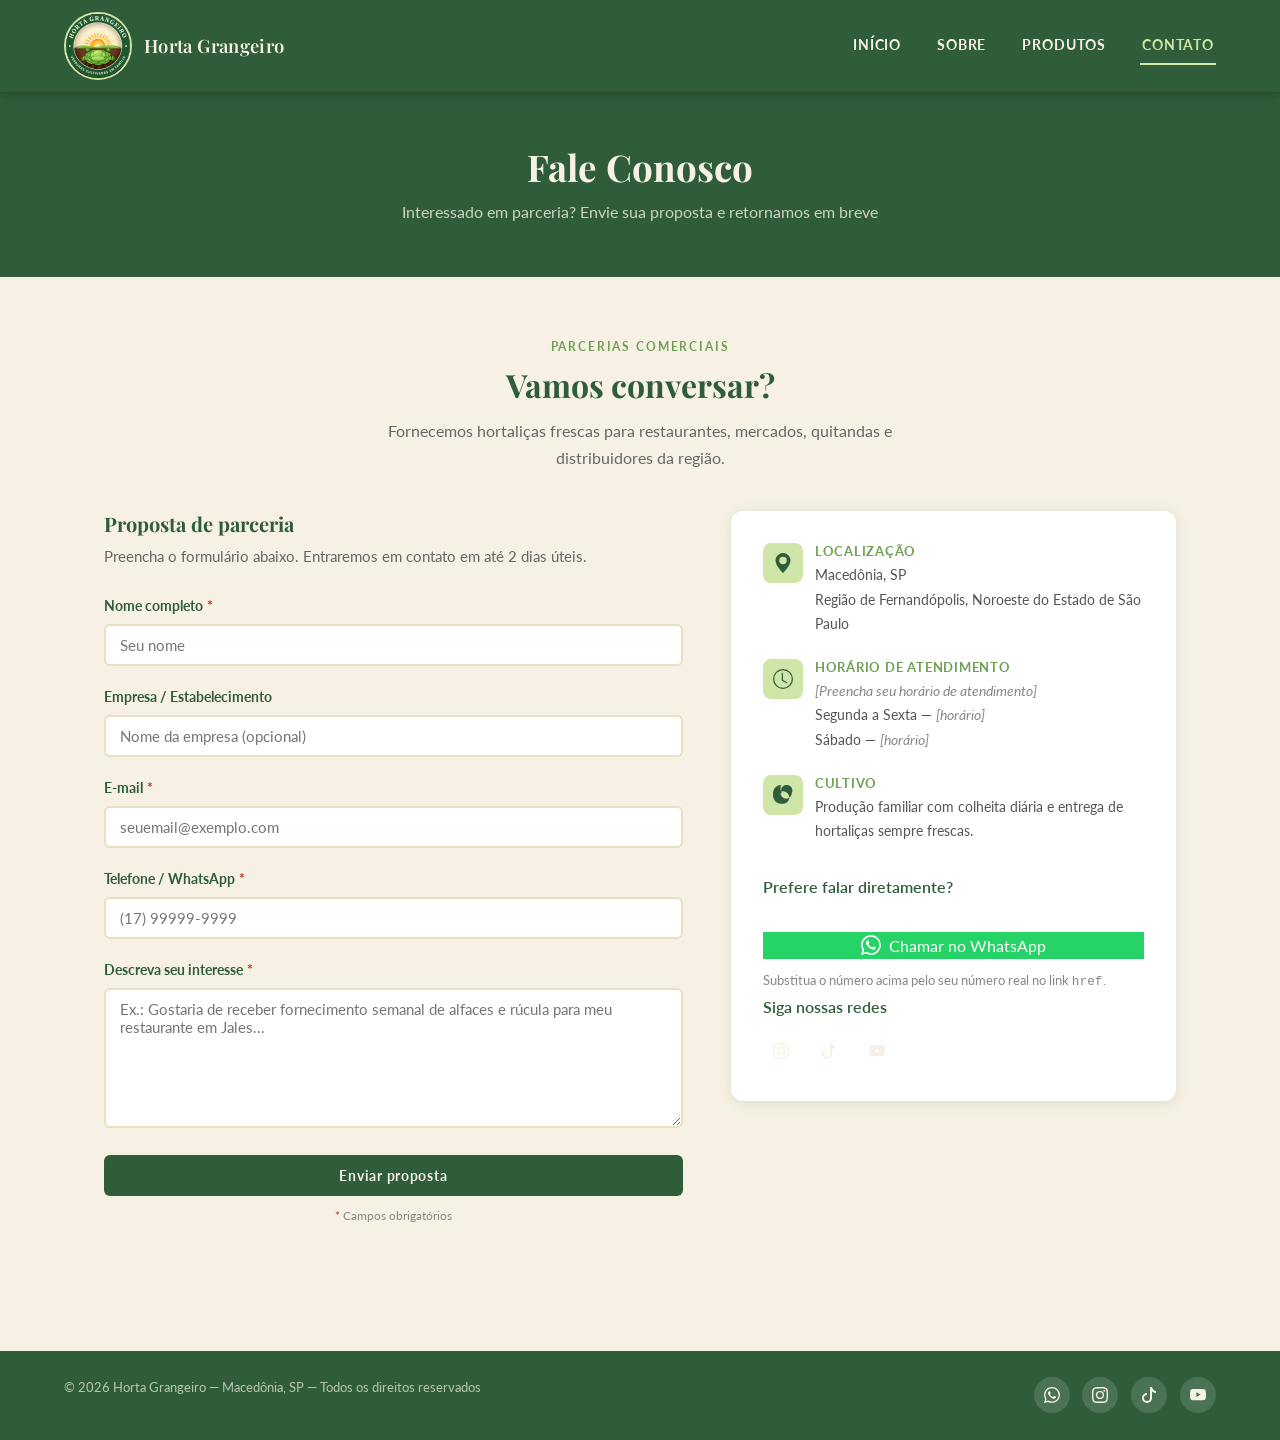
==== contato.html @ 190741ce "1° versão" ====
<!DOCTYPE html>
<html lang="pt-BR">
<head>
    <meta charset="UTF-8">
    <meta name="viewport" content="width=device-width, initial-scale=1.0">
    <title>Contato — Horta Grangeiro</title>
    <meta name="description" content="Entre em contato com a Horta Grangeiro para parcerias comerciais. Fornecimento de hortaliças frescas para empresas em Macedônia, SP.">
    <link rel="icon" type="image/png" href="Assets/Imagens/Favicon/Retangulo.png">
    <link rel="stylesheet" href="Assets/Css/style.css">
    <link rel="stylesheet" href="Assets/Css/mobile.css">
</head>
<body>

    <!-- ========== HEADER — FLEXBOX ========== -->
    <header>
        <a href="index.html" class="logo-link" aria-label="Horta Grangeiro — Página inicial">
            <img src="Assets/Imagens/logo.jpg" alt="Logotipo Horta Grangeiro">
            <span class="nome-site">Horta Grangeiro</span>
        </a>

        <input type="checkbox" id="menu-aberto" class="menu-check">
        <label for="menu-aberto" class="menu-toggle" aria-label="Abrir ou fechar menu">
            <span></span><span></span><span></span>
        </label>

        <nav aria-label="Navegação principal">
            <a href="index.html">Início</a>
            <a href="sobre.html">Sobre</a>
            <a href="produtos.html">Produtos</a>
            <a href="contato.html" class="ativa">Contato</a>
        </nav>
    </header>

    <!-- ========== PAGE HERO ========== -->
    <div class="page-hero">
        <h1>Fale Conosco</h1>
        <p>Interessado em parceria? Envie sua proposta e retornamos em breve</p>
    </div>

    <!-- ========== MAIN — CSS GRID ========== -->
    <main>

        <section aria-labelledby="contato-titulo">
            <div class="produtos-cabecalho">
                <span class="secao-label">Parcerias comerciais</span>
                <h2 id="contato-titulo">Vamos conversar?</h2>
                <p>Fornecemos hortaliças frescas para restaurantes, mercados, quitandas e distribuidores da região.</p>
            </div>

            <!-- Grid CSS 2 colunas: formulário + informações -->
            <div class="contato-grid">

                <!-- Coluna 1: Formulário de parceria -->
                <div class="formulario-contato">
                    <h3>Proposta de parceria</h3>
                    <p style="color:#666; margin-bottom:1.5rem; font-size:0.95rem;">
                        Preencha o formulário abaixo. Entraremos em contato em até 2 dias úteis.
                    </p>

                    <form method="post" action="#" novalidate>

                        <div class="campo-grupo">
                            <label for="nome">Nome completo <span class="obrigatorio" aria-label="campo obrigatório">*</span></label>
                            <input
                                type="text"
                                id="nome"
                                name="nome"
                                placeholder="Seu nome"
                                required
                                autocomplete="name"
                            >
                        </div>

                        <div class="campo-grupo">
                            <label for="empresa">Empresa / Estabelecimento</label>
                            <input
                                type="text"
                                id="empresa"
                                name="empresa"
                                placeholder="Nome da empresa (opcional)"
                                autocomplete="organization"
                            >
                        </div>

                        <div class="campo-grupo">
                            <label for="email">E-mail <span class="obrigatorio" aria-label="campo obrigatório">*</span></label>
                            <input
                                type="email"
                                id="email"
                                name="email"
                                placeholder="seuemail@exemplo.com"
                                required
                                autocomplete="email"
                            >
                        </div>

                        <div class="campo-grupo">
                            <label for="telefone">Telefone / WhatsApp <span class="obrigatorio" aria-label="campo obrigatório">*</span></label>
                            <input
                                type="tel"
                                id="telefone"
                                name="telefone"
                                placeholder="(17) 99999-9999"
                                required
                                autocomplete="tel"
                            >
                        </div>

                        <div class="campo-grupo">
                            <label for="interesse">Descreva seu interesse <span class="obrigatorio" aria-label="campo obrigatório">*</span></label>
                            <textarea
                                id="interesse"
                                name="interesse"
                                rows="5"
                                placeholder="Ex.: Gostaria de receber fornecimento semanal de alfaces e rúcula para meu restaurante em Jales..."
                                required
                            ></textarea>
                        </div>

                        <button type="submit" class="btn btn-verde btn-block">
                            Enviar proposta
                        </button>

                        <p class="aviso-campos">
                            <span class="obrigatorio">*</span> Campos obrigatórios
                        </p>

                    </form>
                </div>

                <!-- Coluna 2: Informações de contato -->
                <div class="info-contato">

                    <div class="info-card">
                        <div class="info-icone">
                            <!-- Bootstrap Icons bi-geo-alt-fill — MIT License -->
                            <svg viewBox="0 0 16 16" aria-hidden="true"><path d="M8 16s6-5.686 6-10A6 6 0 0 0 2 6c0 4.314 6 10 6 10m0-7a3 3 0 1 1 0-6 3 3 0 0 1 0 6"/></svg>
                        </div>
                        <div>
                            <h4>Localização</h4>
                            <p>Macedônia, SP<br>Região de Fernandópolis, Noroeste do Estado de São Paulo</p>
                        </div>
                    </div>

                    <div class="info-card">
                        <div class="info-icone">
                            <!-- Bootstrap Icons bi-clock — MIT License -->
                            <svg viewBox="0 0 16 16" aria-hidden="true"><path d="M8 3.5a.5.5 0 0 0-1 0V9a.5.5 0 0 0 .252.434l3.5 2a.5.5 0 0 0 .496-.868L8 8.71z"/><path d="M8 16A8 8 0 1 0 8 0a8 8 0 0 0 0 16m7-8A7 7 0 1 1 1 8a7 7 0 0 1 14 0"/></svg>
                        </div>
                        <div>
                            <h4>Horário de atendimento</h4>
                            <p>
                                <em style="color:#888;">[Preencha seu horário de atendimento]</em><br>
                                Segunda a Sexta &mdash; <em style="color:#888;">[horário]</em><br>
                                Sábado &mdash; <em style="color:#888;">[horário]</em>
                            </p>
                        </div>
                    </div>

                    <div class="info-card">
                        <div class="info-icone">
                            <!-- Bootstrap Icons bi-leaf — MIT License -->
                            <svg viewBox="0 0 16 16" aria-hidden="true"><path d="M6.5 0a6.5 6.5 0 0 0-5.851 9.26C.828 8.41.285 7.22.285 7.22A.5.5 0 0 0 0 7.5C0 12.21 2.79 15 7.5 15c.16 0 .319-.006.478-.016A5 5 0 0 0 8 15a5 5 0 1 0 0-10 5 5 0 0 0-1.5.226V5A6.5 6.5 0 0 1 6.5 0M7 6.5A4.5 4.5 0 1 1 15 6.5a4.5 4.5 0 0 1-9 0"/></svg>
                        </div>
                        <div>
                            <h4>Cultivo</h4>
                            <p>Produção familiar com colheita diária e entrega de hortaliças sempre frescas.</p>
                        </div>
                    </div>

                    <!-- Botão WhatsApp — apenas na página de contato -->
                    <div style="margin-top:1.8rem;">
                        <p style="font-weight:600; color:var(--principal); margin-bottom:0.8rem;">Prefere falar diretamente?</p>
                        <a
                            href="https://wa.me/5517997352377"
                            class="btn-whatsapp"
                            target="_blank"
                            rel="noopener noreferrer"
                            aria-label="Conversar pelo WhatsApp"
                        >
                            <!-- Bootstrap Icons bi-whatsapp — MIT License -->
                            <svg viewBox="0 0 16 16" aria-hidden="true"><path d="M13.601 2.326A7.85 7.85 0 0 0 7.994 0C3.627 0 .068 3.558.064 7.926c0 1.399.366 2.76 1.057 3.965L0 16l4.204-1.102a7.9 7.9 0 0 0 3.79.965h.004c4.368 0 7.926-3.558 7.93-7.93A7.9 7.9 0 0 0 13.6 2.326zM7.994 14.521a6.6 6.6 0 0 1-3.356-.92l-.24-.144-2.494.654.666-2.433-.156-.251a6.56 6.56 0 0 1-1.007-3.505c0-3.626 2.957-6.584 6.591-6.584a6.56 6.56 0 0 1 4.66 1.931 6.56 6.56 0 0 1 1.928 4.66c-.004 3.639-2.961 6.592-6.592 6.592m3.615-4.934c-.197-.099-1.17-.578-1.353-.646-.182-.065-.315-.099-.445.099-.133.197-.513.646-.627.775-.114.133-.232.148-.43.05-.197-.1-.836-.308-1.592-.985-.59-.525-.985-1.175-1.103-1.372-.114-.198-.011-.304.088-.403.087-.088.197-.232.296-.346.1-.114.133-.198.198-.33.065-.134.034-.248-.015-.347-.05-.099-.445-1.076-.612-1.47-.16-.389-.323-.335-.445-.34-.114-.007-.247-.007-.38-.007a.73.73 0 0 0-.529.247c-.182.198-.691.677-.691 1.654s.71 1.916.81 2.049c.098.133 1.394 2.132 3.383 2.992.47.205.84.326 1.129.418.475.152.904.129 1.246.08.38-.058 1.171-.48 1.338-.943.164-.464.164-.86.114-.943-.049-.084-.182-.133-.38-.232"/></svg>
                            Chamar no WhatsApp
                        </a>
                        <p style="font-size:0.8rem; color:#888; margin-top:0.5rem;">
                            Substitua o número acima pelo seu número real no link <code>href</code>.
                        </p>
                    </div>

                    <!-- Redes sociais -->
                    <div class="info-sociais">
                        <p style="font-weight:600; color:var(--principal); margin-bottom:0.8rem;">Siga nossas redes</p>
                        <div style="display:flex; gap:0.75rem; flex-wrap:wrap;">
                            <a href="#" class="social-link" aria-label="Instagram" target="_blank" rel="noopener noreferrer">
                                <svg viewBox="0 0 16 16" aria-hidden="true"><path d="M8 0C5.829 0 5.556.01 4.703.048 3.85.088 3.269.222 2.76.42a3.9 3.9 0 0 0-1.417.923A3.9 3.9 0 0 0 .42 2.76C.222 3.268.087 3.85.048 4.7.01 5.555 0 5.827 0 8.001c0 2.172.01 2.444.048 3.297.04.852.174 1.433.372 1.942.205.526.478.972.923 1.417.444.445.89.719 1.416.923.51.198 1.09.333 1.942.372C5.555 15.99 5.827 16 8 16s2.444-.01 3.298-.048c.851-.04 1.434-.174 1.943-.372a3.9 3.9 0 0 0 1.416-.923c.445-.445.718-.891.923-1.417.197-.509.332-1.09.372-1.942C15.99 10.445 16 10.173 16 8s-.01-2.445-.048-3.299c-.04-.851-.175-1.433-.372-1.941a3.9 3.9 0 0 0-.923-1.417A3.9 3.9 0 0 0 13.24.42c-.51-.198-1.092-.333-1.943-.372C10.443.01 10.172 0 7.998 0zm-.717 1.442h.718c2.136 0 2.389.007 3.232.046.78.035 1.204.166 1.486.275.373.145.64.319.92.599s.453.546.598.92c.11.281.24.705.275 1.485.039.843.047 1.096.047 3.231s-.008 2.389-.047 3.232c-.035.78-.166 1.203-.275 1.485a2.5 2.5 0 0 1-.599.919c-.28.28-.546.453-.92.598-.28.11-.704.24-1.485.276-.843.038-1.096.047-3.232.047s-2.39-.009-3.233-.047c-.78-.036-1.203-.166-1.485-.276a2.5 2.5 0 0 1-.92-.598 2.5 2.5 0 0 1-.6-.92c-.109-.281-.24-.705-.275-1.485-.038-.843-.046-1.096-.046-3.233s.008-2.388.046-3.231c.036-.78.166-1.204.276-1.486.145-.373.319-.64.599-.92s.546-.453.92-.598c.282-.11.705-.24 1.485-.276.738-.034 1.024-.044 2.515-.045zm4.988 1.328a.96.96 0 1 0 0 1.92.96.96 0 0 0 0-1.92m-4.27 1.122a4.109 4.109 0 1 0 0 8.217 4.109 4.109 0 0 0 0-8.217m0 1.441a2.667 2.667 0 1 1 0 5.334 2.667 2.667 0 0 1 0-5.334"/></svg>
                            </a>
                            <a href="#" class="social-link" aria-label="TikTok" target="_blank" rel="noopener noreferrer">
                                <svg viewBox="0 0 16 16" aria-hidden="true"><path d="M9 0h1.98c.144.715.54 1.617 1.235 2.512C12.895 3.389 13.797 4 15 4v2c-1.753 0-3.07-.814-4-1.829V11a5 5 0 1 1-5-5v2a3 3 0 1 0 3 3z"/></svg>
                            </a>
                            <a href="#" class="social-link" aria-label="YouTube" target="_blank" rel="noopener noreferrer">
                                <svg viewBox="0 0 16 16" aria-hidden="true"><path d="M8.051 1.999h.089c.822.003 4.987.033 6.11.335a2.01 2.01 0 0 1 1.415 1.42c.101.38.172.883.22 1.402l.01.104.022.26.008.104c.065.914.073 1.77.074 1.957v.075c-.001.194-.01 1.108-.082 2.06l-.008.105-.009.104c-.05.572-.124 1.14-.235 1.558a2.01 2.01 0 0 1-1.415 1.42c-1.16.312-5.569.334-6.18.335h-.142c-.309 0-1.587-.006-2.927-.052l-.17-.006-.087-.004-.171-.007-.171-.007c-1.11-.049-2.167-.128-2.654-.26a2.01 2.01 0 0 1-1.415-1.419c-.111-.417-.185-.986-.235-1.558L.09 9.82l-.008-.104A31 31 0 0 1 0 7.68v-.123c.002-.215.01-.958.064-1.778l.007-.103.003-.052.008-.104.022-.26.01-.104c.048-.519.119-1.023.22-1.402a2.01 2.01 0 0 1 1.415-1.42c.487-.13 1.544-.21 2.654-.26l.17-.007.172-.006.086-.003.171-.007A100 100 0 0 1 7.858 2zM6.4 5.209v4.818l4.157-2.408z"/></svg>
                            </a>
                        </div>
                    </div>

                </div>
                <!-- fim .info-contato -->

            </div>
            <!-- fim .contato-grid -->

        </section>

    </main>

    <!-- ========== FOOTER — FLEXBOX ========== -->
    <footer>
        <div class="footer-inner">
            <p class="footer-copy">
                &copy; 2026 Horta Grangeiro &mdash; Macedônia, SP &mdash; Todos os direitos reservados
            </p>
            <div class="footer-sociais" aria-label="Redes sociais">
                <a href="https://wa.me/17997352377" class="social-link" aria-label="WhatsApp" target="_blank" rel="noopener noreferrer">
                    <svg viewBox="0 0 16 16" aria-hidden="true"><path d="M13.601 2.326A7.85 7.85 0 0 0 7.994 0C3.627 0 .068 3.558.064 7.926c0 1.399.366 2.76 1.057 3.965L0 16l4.204-1.102a7.9 7.9 0 0 0 3.79.965h.004c4.368 0 7.926-3.558 7.93-7.93A7.9 7.9 0 0 0 13.6 2.326zM7.994 14.521a6.6 6.6 0 0 1-3.356-.92l-.24-.144-2.494.654.666-2.433-.156-.251a6.56 6.56 0 0 1-1.007-3.505c0-3.626 2.957-6.584 6.591-6.584a6.56 6.56 0 0 1 4.66 1.931 6.56 6.56 0 0 1 1.928 4.66c-.004 3.639-2.961 6.592-6.592 6.592m3.615-4.934c-.197-.099-1.17-.578-1.353-.646-.182-.065-.315-.099-.445.099-.133.197-.513.646-.627.775-.114.133-.232.148-.43.05-.197-.1-.836-.308-1.592-.985-.59-.525-.985-1.175-1.103-1.372-.114-.198-.011-.304.088-.403.087-.088.197-.232.296-.346.1-.114.133-.198.198-.33.065-.134.034-.248-.015-.347-.05-.099-.445-1.076-.612-1.47-.16-.389-.323-.335-.445-.34-.114-.007-.247-.007-.38-.007a.73.73 0 0 0-.529.247c-.182.198-.691.677-.691 1.654s.71 1.916.81 2.049c.098.133 1.394 2.132 3.383 2.992.47.205.84.326 1.129.418.475.152.904.129 1.246.08.38-.058 1.171-.48 1.338-.943.164-.464.164-.86.114-.943-.049-.084-.182-.133-.38-.232"/></svg>
                </a>
                <a href="https://www.instagram.com/hortagrangeiro/" class="social-link" aria-label="Instagram" target="_blank" rel="noopener noreferrer">
                    <svg viewBox="0 0 16 16" aria-hidden="true"><path d="M8 0C5.829 0 5.556.01 4.703.048 3.85.088 3.269.222 2.76.42a3.9 3.9 0 0 0-1.417.923A3.9 3.9 0 0 0 .42 2.76C.222 3.268.087 3.85.048 4.7.01 5.555 0 5.827 0 8.001c0 2.172.01 2.444.048 3.297.04.852.174 1.433.372 1.942.205.526.478.972.923 1.417.444.445.89.719 1.416.923.51.198 1.09.333 1.942.372C5.555 15.99 5.827 16 8 16s2.444-.01 3.298-.048c.851-.04 1.434-.174 1.943-.372a3.9 3.9 0 0 0 1.416-.923c.445-.445.718-.891.923-1.417.197-.509.332-1.09.372-1.942C15.99 10.445 16 10.173 16 8s-.01-2.445-.048-3.299c-.04-.851-.175-1.433-.372-1.941a3.9 3.9 0 0 0-.923-1.417A3.9 3.9 0 0 0 13.24.42c-.51-.198-1.092-.333-1.943-.372C10.443.01 10.172 0 7.998 0zm-.717 1.442h.718c2.136 0 2.389.007 3.232.046.78.035 1.204.166 1.486.275.373.145.64.319.92.599s.453.546.598.92c.11.281.24.705.275 1.485.039.843.047 1.096.047 3.231s-.008 2.389-.047 3.232c-.035.78-.166 1.203-.275 1.485a2.5 2.5 0 0 1-.599.919c-.28.28-.546.453-.92.598-.28.11-.704.24-1.485.276-.843.038-1.096.047-3.232.047s-2.39-.009-3.233-.047c-.78-.036-1.203-.166-1.485-.276a2.5 2.5 0 0 1-.92-.598 2.5 2.5 0 0 1-.6-.92c-.109-.281-.24-.705-.275-1.485-.038-.843-.046-1.096-.046-3.233s.008-2.388.046-3.231c.036-.78.166-1.204.276-1.486.145-.373.319-.64.599-.92s.546-.453.92-.598c.282-.11.705-.24 1.485-.276.738-.034 1.024-.044 2.515-.045zm4.988 1.328a.96.96 0 1 0 0 1.92.96.96 0 0 0 0-1.92m-4.27 1.122a4.109 4.109 0 1 0 0 8.217 4.109 4.109 0 0 0 0-8.217m0 1.441a2.667 2.667 0 1 1 0 5.334 2.667 2.667 0 0 1 0-5.334"/></svg>
                </a>
                <a href="https://www.tiktok.com/@hortagrangeiro" class="social-link" aria-label="TikTok" target="_blank" rel="noopener noreferrer">
                    <svg viewBox="0 0 16 16" aria-hidden="true"><path d="M9 0h1.98c.144.715.54 1.617 1.235 2.512C12.895 3.389 13.797 4 15 4v2c-1.753 0-3.07-.814-4-1.829V11a5 5 0 1 1-5-5v2a3 3 0 1 0 3 3z"/></svg>
                </a>
                <a href="https://www.youtube.com/@HortaGrangeiro" class="social-link" aria-label="YouTube" target="_blank" rel="noopener noreferrer">
                    <svg viewBox="0 0 16 16" aria-hidden="true"><path d="M8.051 1.999h.089c.822.003 4.987.033 6.11.335a2.01 2.01 0 0 1 1.415 1.42c.101.38.172.883.22 1.402l.01.104.022.26.008.104c.065.914.073 1.77.074 1.957v.075c-.001.194-.01 1.108-.082 2.06l-.008.105-.009.104c-.05.572-.124 1.14-.235 1.558a2.01 2.01 0 0 1-1.415 1.42c-1.16.312-5.569.334-6.18.335h-.142c-.309 0-1.587-.006-2.927-.052l-.17-.006-.087-.004-.171-.007-.171-.007c-1.11-.049-2.167-.128-2.654-.26a2.01 2.01 0 0 1-1.415-1.419c-.111-.417-.185-.986-.235-1.558L.09 9.82l-.008-.104A31 31 0 0 1 0 7.68v-.123c.002-.215.01-.958.064-1.778l.007-.103.003-.052.008-.104.022-.26.01-.104c.048-.519.119-1.023.22-1.402a2.01 2.01 0 0 1 1.415-1.42c.487-.13 1.544-.21 2.654-.26l.17-.007.172-.006.086-.003.171-.007A100 100 0 0 1 7.858 2zM6.4 5.209v4.818l4.157-2.408z"/></svg>
                </a>
            </div>
        </div>
    </footer>


</body>
</html>
---- Assets/Css/style.css ----
/* ===========================
   HORTA GRANGEIRO — style.css
   Padrões de Projeto de Sítios Internet II — Fatec Jales
   Prof. André Mosca · Profa. Fabiana
   =========================== */

@import url('https://fonts.googleapis.com/css2?family=Playfair+Display:ital,wght@0,400;0,600;0,700;1,400&family=Lato:wght@300;400;700&display=swap');

/* ===========================
   RESET & BASE
   =========================== */
*, *::before, *::after {
    margin: 0;
    padding: 0;
    box-sizing: border-box;
}

html {
    scroll-behavior: smooth;
}

/* ===========================
   VARIÁVEIS
   =========================== */
:root {
    /* Paleta principal */
    --principal: #2F5D3A;
    --destaque: #CFE6A8;
    --fundo: #F6F1E4;
    --texto: #2F5D3A;
    --branco: #F6F1E4;

    /* Paleta de vegetação */
    --areia: #E9DFC3;
    --terra: #8A5A3B;
    --folha-central: #CFE6A8;
    --folhas-meio: #A8CF7E;
    --folha-lateral: #6FA053;
    --nervura: #4E8A45;
    --torrao: #6B4A33;

    /* Utilitários */
    --cinza-texto: #444444;
    --sombra: rgba(47, 93, 58, 0.12);
}

/* ===========================
   TIPOGRAFIA
   =========================== */
body {
    font-family: 'Lato', Arial, sans-serif;
    background-color: var(--fundo);
    color: var(--cinza-texto);
    line-height: 1.7;
}

h1, h2, h3, h4 {
    font-family: 'Playfair Display', Georgia, serif;
    color: var(--principal);
    line-height: 1.25;
}

h1 { font-size: 2.4rem; margin-bottom: 0.75rem; }
h2 { font-size: 2rem;   margin-bottom: 0.75rem; }
h3 { font-size: 1.25rem; margin-bottom: 0.5rem; }
h4 { font-size: 1rem;   margin-bottom: 0.4rem; }

p {
    margin-bottom: 1rem;
    color: var(--cinza-texto);
}

p:last-child { margin-bottom: 0; }

a { text-decoration: none; color: inherit; }

img { display: block; max-width: 100%; }

ul { list-style: none; }

/* ===========================
   HEADER — FLEXBOX (requisito do projeto)
   =========================== */
header {
    background-color: var(--principal);
    color: var(--branco);
    padding: 12px 5%;
    display: flex;
    align-items: center;
    justify-content: space-between;
    position: sticky;
    top: 0;
    z-index: 200;
    box-shadow: 0 2px 10px rgba(0, 0, 0, 0.25);
}

/* Logo (flex item) */
.logo-link {
    display: flex;
    align-items: center;
    gap: 12px;
    flex-shrink: 0;
}

.logo-link img {
    width: 68px;
    height: 68px;
    object-fit: cover;
    border-radius: 50%;
    border: 2px solid var(--destaque);
}

.logo-link .nome-site {
    font-family: 'Playfair Display', serif;
    font-size: 1.15rem;
    color: var(--branco);
    font-weight: 600;
    letter-spacing: 0.02em;
}

/* Nav (flex item) */
nav {
    display: flex;
    align-items: center;
    gap: 2rem;
}

nav a {
    color: var(--branco);
    font-family: 'Lato', sans-serif;
    font-size: 0.88rem;
    font-weight: 700;
    letter-spacing: 0.06em;
    text-transform: uppercase;
    padding: 6px 2px;
    border-bottom: 2px solid transparent;
    transition: border-color 0.2s ease, color 0.2s ease;
}

nav a:hover,
nav a.ativa {
    border-bottom-color: var(--destaque);
    color: var(--destaque);
}

/* Hamburger (mobile) — label estilizado como botão */
.menu-toggle {
    display: none;
    flex-direction: column;
    gap: 5px;
    background: none;
    border: none;
    cursor: pointer;
    padding: 4px;
}

.menu-toggle span {
    display: block;
    width: 24px;
    height: 2px;
    background-color: var(--branco);
    border-radius: 2px;
    transition: transform 0.3s;
}

/* Checkbox do menu — oculto visualmente, ativo funcionalmente */
.menu-check {
    display: none;
}

/* ===========================
   HERO — banner abaixo do header
   =========================== */
.hero {
    position: relative;
    line-height: 0;
    overflow: hidden;
}

.hero img {
    width: 100%;
    height: auto;
    display: block;
}

/* Transição suave do banner para o fundo creme */
.hero::after {
    content: '';
    position: absolute;
    bottom: 0;
    left: 0;
    right: 0;
    height: 100px;
    background: linear-gradient(to bottom, transparent 0%, var(--fundo) 100%);
    pointer-events: none;
}

/* ===========================
   MAIN — CSS GRID (requisito do projeto)
   =========================== */
main {
    max-width: 1200px;
    margin: 0 auto;
    padding: 0 5%;
    display: grid;
    grid-template-columns: 1fr;
    row-gap: 0;
}

section {
    padding: 60px 0;
}

section + section {
    border-top: 1px solid var(--areia);
}

/* Rótulo de seção */
.secao-label {
    display: block;
    font-size: 0.72rem;
    font-weight: 700;
    letter-spacing: 0.16em;
    text-transform: uppercase;
    color: var(--folha-lateral);
    margin-bottom: 0.5rem;
}

/* ===========================
   SEÇÃO — QUEM SOMOS (index)
   =========================== */
.quem-somos {
    display: grid;
    grid-template-columns: 1.1fr 0.9fr;
    gap: 3.5rem;
    align-items: center;
}

.quem-somos-texto p {
    font-size: 1.05rem;
    line-height: 1.9;
}

.quem-somos-visual img {
    width: 280px;
    height: 280px;
    object-fit: cover;
    border-radius: 50%;
    border: 6px solid var(--destaque);
    box-shadow: 0 8px 32px var(--sombra);
    margin: 0 auto;
}

/* ===========================
   CARDS DE PRODUTO (compartilhado)
   =========================== */
.card-produto {
    background: #ffffff;
    border-radius: 12px;
    overflow: hidden;
    box-shadow: 0 2px 14px var(--sombra);
    display: flex;
    flex-direction: column;
    transition: transform 0.25s ease, box-shadow 0.25s ease;
}

.card-produto:hover {
    transform: translateY(-5px);
    box-shadow: 0 10px 28px rgba(47, 93, 58, 0.18);
}

/* Duas fotos lado a lado */
.card-produto-fotos {
    display: grid;
    grid-template-columns: 1fr 1fr;
}

.foto-placeholder {
    height: 140px;
    display: flex;
    flex-direction: column;
    align-items: center;
    justify-content: center;
    gap: 6px;
    padding: 8px;
    background-color: var(--destaque);
    color: var(--principal);
    font-size: 0.68rem;
    font-weight: 700;
    text-align: center;
    line-height: 1.3;
}

.foto-placeholder:nth-child(2) {
    background-color: var(--folhas-meio);
    border-left: 1px solid var(--folha-central);
}

.foto-placeholder svg {
    width: 26px;
    height: 26px;
    opacity: 0.5;
    flex-shrink: 0;
    fill: var(--principal);
}

.card-produto-info {
    padding: 1rem 1.1rem;
    flex: 1;
    display: flex;
    flex-direction: column;
}

.card-produto-info h3 {
    font-size: 1.05rem;
    color: var(--principal);
    margin-bottom: 0.4rem;
}

.card-produto-info p {
    font-size: 0.88rem;
    color: #555;
    margin: 0;
    flex: 1;
    line-height: 1.6;
}

/* ===========================
   SEÇÃO — PRODUTOS DESTAQUE (index)
   =========================== */
.destaque-cabecalho {
    text-align: center;
    margin-bottom: 2.5rem;
}

.destaque-cabecalho p {
    max-width: 500px;
    margin: 0 auto;
    color: #666;
}

.destaque-grid {
    display: grid;
    grid-template-columns: repeat(3, 1fr);
    gap: 1.5rem;
    margin-bottom: 2.5rem;
}

/* ===========================
   SEÇÃO — CTA CONTATO (index)
   =========================== */
.cta-faixa {
    background-color: var(--principal);
    border-radius: 16px;
    padding: 3.5rem 2.5rem;
    text-align: center;
    color: var(--branco);
}

.cta-faixa h2 {
    color: var(--branco);
    margin-bottom: 0.75rem;
}

.cta-faixa p {
    color: rgba(246, 241, 228, 0.82);
    max-width: 480px;
    margin: 0 auto 2rem;
}

/* ===========================
   SEÇÃO — SOBRE (sobre.html)
   =========================== */
.sobre-intro {
    display: grid;
    grid-template-columns: 1fr 1fr;
    gap: 3rem;
    align-items: center;
}

.sobre-intro-foto img {
    width: 100%;
    height: 320px;
    object-fit: cover;
    border-radius: 12px;
    box-shadow: 0 6px 24px var(--sombra);
}

.missao-grid {
    display: grid;
    grid-template-columns: repeat(3, 1fr);
    gap: 1.5rem;
}

.missao-card {
    background: #fff;
    border-radius: 12px;
    padding: 1.8rem;
    box-shadow: 0 2px 12px var(--sombra);
    border-top: 4px solid var(--principal);
}

.missao-card h3 {
    font-size: 1.1rem;
    margin-bottom: 0.75rem;
}

.missao-card p {
    font-size: 0.9rem;
    color: #555;
    font-style: italic;
}

.equipe-grid {
    display: grid;
    grid-template-columns: repeat(3, 1fr);
    gap: 1.5rem;
}

.equipe-card {
    text-align: center;
    background: #fff;
    border-radius: 12px;
    padding: 2rem 1.5rem;
    box-shadow: 0 2px 12px var(--sombra);
}

.equipe-foto-placeholder {
    width: 96px;
    height: 96px;
    border-radius: 50%;
    background: var(--destaque);
    display: flex;
    align-items: center;
    justify-content: center;
    margin: 0 auto 1rem;
}

.equipe-foto-placeholder svg {
    width: 40px;
    height: 40px;
    opacity: 0.5;
    fill: var(--principal);
}

.equipe-card h3 {
    font-size: 1rem;
    margin-bottom: 0.25rem;
}

.equipe-cargo {
    display: block;
    font-size: 0.8rem;
    color: var(--folha-lateral);
    font-weight: 700;
    letter-spacing: 0.05em;
    text-transform: uppercase;
    margin-bottom: 0.75rem;
}

.equipe-card p {
    font-size: 0.88rem;
    color: #666;
    font-style: italic;
}

/* ===========================
   SEÇÃO — TODOS OS PRODUTOS (produtos.html)
   =========================== */
.produtos-cabecalho {
    text-align: center;
    margin-bottom: 2.5rem;
}

.produtos-cabecalho p {
    max-width: 520px;
    margin: 0.5rem auto 0;
    color: #666;
}

.produtos-grid {
    display: grid;
    grid-template-columns: repeat(3, 1fr);
    gap: 1.5rem;
}

/* ===========================
   PAGE HERO (sobre, produtos, contato)
   =========================== */
.page-hero {
    background-color: var(--principal);
    color: var(--branco);
    padding: 52px 5%;
    text-align: center;
}

.page-hero h1 {
    color: var(--branco);
    font-size: 2.3rem;
    margin-bottom: 0.5rem;
}

.page-hero p {
    color: rgba(246, 241, 228, 0.8);
    max-width: 520px;
    margin: 0 auto;
    font-size: 1rem;
}

/* ===========================
   SEÇÃO — CONTATO (contato.html)
   =========================== */
.contato-grid {
    display: grid;
    grid-template-columns: 1.3fr 1fr;
    gap: 3rem;
    align-items: start;
}

.form-titulo { margin-bottom: 1.5rem; }

.form-grupo {
    margin-bottom: 1.2rem;
}

.form-grupo label {
    display: block;
    font-size: 0.88rem;
    font-weight: 700;
    color: var(--principal);
    margin-bottom: 6px;
}

.obrigatorio { color: #c0392b; margin-left: 1px; }

.form-grupo input,
.form-grupo select,
.form-grupo textarea {
    width: 100%;
    padding: 10px 14px;
    border: 2px solid var(--areia);
    border-radius: 6px;
    font-family: 'Lato', sans-serif;
    font-size: 0.95rem;
    background-color: #fff;
    color: var(--cinza-texto);
    transition: border-color 0.2s;
}

.form-grupo input:focus,
.form-grupo select:focus,
.form-grupo textarea:focus {
    outline: none;
    border-color: var(--principal);
}

.form-grupo textarea {
    min-height: 140px;
    resize: vertical;
}

.form-aviso {
    font-size: 0.78rem;
    color: #888;
    margin-top: 0.5rem;
}

.form-sucesso {
    display: none;
    background: #eaf5ed;
    border: 1px solid var(--folha-lateral);
    border-radius: 8px;
    padding: 1rem 1.4rem;
    color: var(--principal);
    font-weight: 700;
    margin-top: 1rem;
    text-align: center;
}

.info-contato {
    background: #fff;
    border-radius: 12px;
    padding: 2rem;
    box-shadow: 0 2px 14px var(--sombra);
}

.info-contato h3 {
    margin-bottom: 1.5rem;
}

.info-item {
    display: flex;
    gap: 12px;
    align-items: flex-start;
    margin-bottom: 1.4rem;
}

.info-item:last-child { margin-bottom: 0; }

.info-icone {
    width: 40px;
    height: 40px;
    border-radius: 8px;
    background: var(--destaque);
    display: flex;
    align-items: center;
    justify-content: center;
    flex-shrink: 0;
}

.info-icone svg {
    width: 20px;
    height: 20px;
    fill: var(--principal);
}

.info-corpo h4 {
    font-family: 'Lato', sans-serif;
    font-size: 0.8rem;
    font-weight: 700;
    color: var(--folha-lateral);
    text-transform: uppercase;
    letter-spacing: 0.06em;
    margin-bottom: 3px;
}

.info-corpo p {
    font-size: 0.9rem;
    color: #555;
    margin: 0;
}

/* ===========================
   BOTÕES
   =========================== */
.btn {
    display: inline-block;
    padding: 12px 28px;
    border-radius: 6px;
    font-family: 'Lato', sans-serif;
    font-size: 0.9rem;
    font-weight: 700;
    letter-spacing: 0.05em;
    cursor: pointer;
    border: none;
    text-decoration: none;
    transition: background-color 0.2s, transform 0.15s, box-shadow 0.2s;
}

.btn:hover { transform: translateY(-2px); box-shadow: 0 4px 14px rgba(0,0,0,0.15); }
.btn:active { transform: translateY(0); }

.btn-verde  { background-color: var(--principal); color: var(--branco); }
.btn-verde:hover { background-color: var(--nervura); }

.btn-creme  { background-color: var(--branco); color: var(--principal); }
.btn-creme:hover { background-color: var(--destaque); }

.btn-destaque { background-color: var(--destaque); color: var(--principal); }
.btn-destaque:hover { background-color: var(--folhas-meio); }

.btn-whatsapp {
    background-color: #25D366;
    color: #fff;
    display: inline-flex;
    align-items: center;
    justify-content: center;
    gap: 8px;
    width: 100%;
    margin-top: 1.2rem;
}
.btn-whatsapp:hover { background-color: #1ebe57; }
.btn-whatsapp svg { width: 20px; height: 20px; fill: #fff; }

/* ===========================
   FOOTER — FLEXBOX (requisito do projeto)
   =========================== */
footer {
    background-color: var(--principal);
    color: var(--branco);
    padding: 1.6rem 5%;
    margin-top: 4rem;
}

.footer-inner {
    max-width: 1200px;
    margin: 0 auto;
    display: flex;
    align-items: center;
    justify-content: space-between;
    flex-wrap: wrap;
    gap: 1rem;
}

.footer-copy {
    font-size: 0.82rem;
    color: rgba(246, 241, 228, 0.7);
}

.footer-sociais {
    display: flex;
    align-items: center;
    gap: 0.8rem;
}

.social-link {
    display: flex;
    align-items: center;
    justify-content: center;
    width: 36px;
    height: 36px;
    border-radius: 50%;
    background-color: rgba(255, 255, 255, 0.13);
    transition: background-color 0.2s, transform 0.2s;
}

.social-link:hover {
    background-color: rgba(255, 255, 255, 0.28);
    transform: translateY(-3px);
}

.social-link svg {
    width: 16px;
    height: 16px;
    fill: var(--branco);
}

/* ===========================
   RESPONSIVIDADE
   Todas as media queries estão em: Assets/Css/mobile.css
   =========================== */

/* ===========================
   UTILITÁRIOS — formulário de contato
   (campo-grupo = alias de form-grupo)
   =========================== */
.campo-grupo {
    margin-bottom: 1.2rem;
}

.campo-grupo label {
    display: block;
    font-size: 0.88rem;
    font-weight: 700;
    color: var(--principal);
    margin-bottom: 6px;
}

.campo-grupo input,
.campo-grupo textarea {
    width: 100%;
    padding: 10px 14px;
    border: 2px solid var(--areia);
    border-radius: 6px;
    font-family: 'Lato', sans-serif;
    font-size: 0.95rem;
    background-color: #fff;
    color: var(--cinza-texto);
    transition: border-color 0.2s;
}

.campo-grupo input:focus,
.campo-grupo textarea:focus {
    outline: none;
    border-color: var(--principal);
}

.campo-grupo textarea {
    min-height: 140px;
    resize: vertical;
}

/* info-card — cartão de informação de contato */
.info-card {
    display: flex;
    gap: 12px;
    align-items: flex-start;
    margin-bottom: 1.4rem;
}

.info-card h4 {
    font-family: 'Lato', sans-serif;
    font-size: 0.8rem;
    font-weight: 700;
    color: var(--folha-lateral);
    text-transform: uppercase;
    letter-spacing: 0.06em;
    margin-bottom: 4px;
}

.info-card p { font-size: 0.9rem; color: #555; margin: 0; }

/* btn-block — botão de largura total */
.btn-block {
    display: block;
    width: 100%;
    text-align: center;
    margin-top: 0.5rem;
}

/* aviso de campos obrigatórios */
.aviso-campos {
    font-size: 0.78rem;
    color: #888;
    margin-top: 0.6rem;
    text-align: center;
}
---- Assets/Css/mobile.css ----
/* ============================================================
   mobile.css — Horta Grangeiro
   Media queries de responsividade (tablet e mobile)
   Vinculado em todas as páginas após style.css
   ============================================================ */

/* ----------------------------------------------------------
   Tablet / Desktop médio  (≤ 960px)
   ---------------------------------------------------------- */
@media (max-width: 960px) {

    /* Seções de duas colunas viram coluna única */
    .sobre-intro,
    .quem-somos {
        grid-template-columns: 1fr;
    }

    /* Fotos decorativas ocultadas em telas menores */
    .sobre-intro-foto,
    .quem-somos-visual {
        display: none;
    }

    /* Grids de 3 colunas viram 2 colunas */
    .destaque-grid,
    .produtos-grid {
        grid-template-columns: repeat(2, 1fr);
    }

    .missao-grid,
    .equipe-grid {
        grid-template-columns: repeat(2, 1fr);
    }

    /* Contato vira coluna única */
    .contato-grid {
        grid-template-columns: 1fr;
    }

    /* Fotos do produto empilham */
    .card-produto-fotos {
        grid-template-columns: 1fr;
    }
}

/* ----------------------------------------------------------
   Mobile  (≤ 600px)
   ---------------------------------------------------------- */
@media (max-width: 600px) {

    /* Tipografia reduzida */
    h2 {
        font-size: 1.55rem;
    }

    .page-hero h1 {
        font-size: 1.75rem;
    }

    /* Todos os grids viram coluna única */
    .destaque-grid,
    .produtos-grid,
    .missao-grid,
    .equipe-grid {
        grid-template-columns: 1fr;
    }

    /* ── Hamburger menu (CSS-only via checkbox) ─────────────
       Estrutura esperada no HTML:
         <input type="checkbox" id="menu-aberto" class="menu-check">
         <label for="menu-aberto" class="menu-toggle">
             <span></span><span></span><span></span>
         </label>
         <nav>...</nav>
       Todos como filhos diretos de <header>.
    ─────────────────────────────────────────────────────── */

    /* Botão hambúrguer visível no mobile */
    .menu-toggle {
        display: flex;
    }

    /* Menu fechado por padrão no mobile */
    nav {
        display: none;
        position: absolute;
        top: 100%;
        left: 0;
        right: 0;
        background-color: var(--principal);
        flex-direction: column;
        padding: 0.5rem 5%;
        gap: 0;
        border-top: 1px solid rgba(255, 255, 255, 0.15);
        box-shadow: 0 4px 12px rgba(0, 0, 0, 0.2);
        z-index: 190;
    }

    /* Checkbox marcado → menu aparece (sem JavaScript) */
    .menu-check:checked ~ nav {
        display: flex;
    }

    /* Links do menu mobile */
    nav a {
        padding: 14px 0;
        border-bottom: 1px solid rgba(255, 255, 255, 0.1);
        font-size: 0.95rem;
        width: 100%;
    }

    nav a:last-child {
        border-bottom: none;
    }

    /* Header precisa de position relative para o nav absolute */
    header {
        position: relative;
    }

    /* Footer empilha no mobile */
    .footer-inner {
        flex-direction: column;
        text-align: center;
        gap: 1.2rem;
    }

    /* Ajuste de padding interno das seções */
    main {
        padding: 0 4%;
    }

    section {
        padding: 2.5rem 0;
    }

    /* Hero menor no mobile */
    .hero img {
        min-height: 220px;
        object-position: center;
    }

    .page-hero {
        padding: 4rem 5% 3rem;
    }

    /* Cards ocupam toda a largura */
    .card-destaque,
    .card-produto {
        padding: 1.2rem;
    }

    /* Contato: formulário e botão de largura total */
    .btn-block {
        width: 100%;
    }

    /* Reduz espaçamento entre itens do formulário */
    .campo-grupo {
        margin-bottom: 1rem;
    }
}
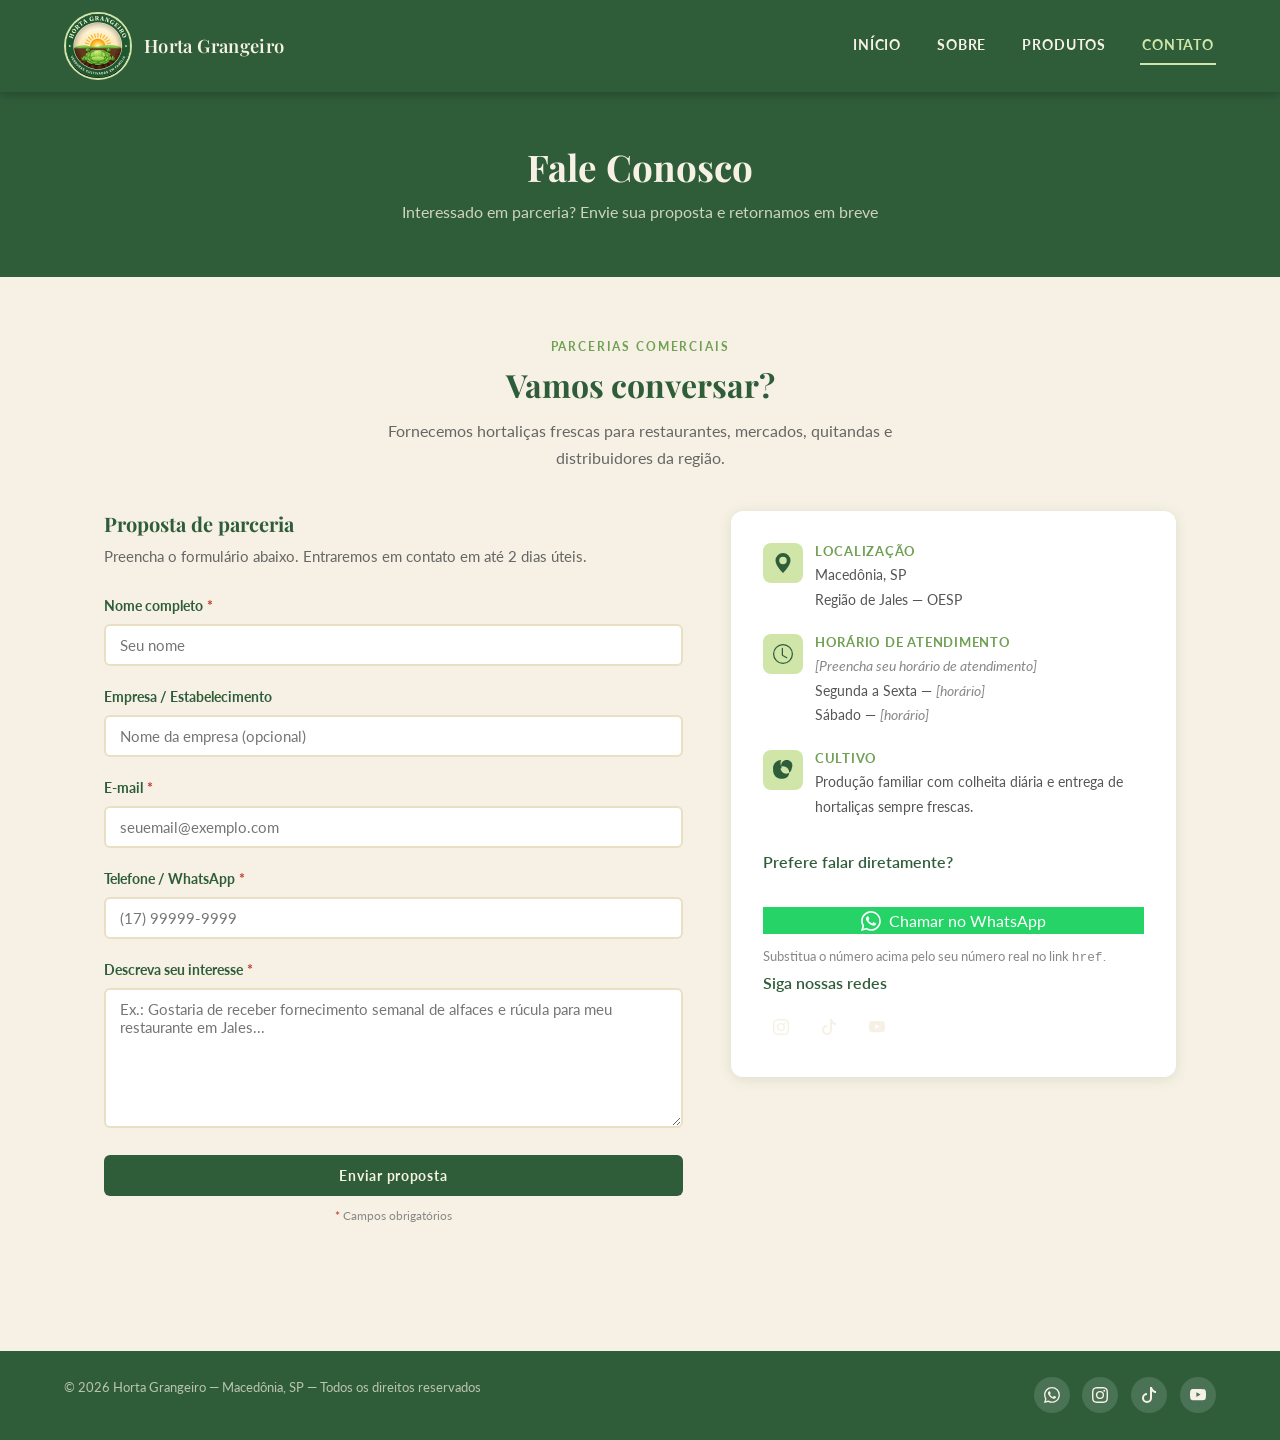
==== commit dcaa93bc: "2° versão" ====
--- a/contato.html
+++ b/contato.html
@@ -7,11 +7,11 @@
     <meta name="description" content="Entre em contato com a Horta Grangeiro para parcerias comerciais. Fornecimento de hortaliças frescas para empresas em Macedônia, SP.">
     <link rel="icon" type="image/png" href="Assets/Imagens/Favicon/Retangulo.png">
     <link rel="stylesheet" href="Assets/Css/style.css">
+    <link rel="stylesheet" href="Assets/Css/tablet.css">
     <link rel="stylesheet" href="Assets/Css/mobile.css">
 </head>
 <body>
 
-    <!-- ========== HEADER — FLEXBOX ========== -->
     <header>
         <a href="index.html" class="logo-link" aria-label="Horta Grangeiro — Página inicial">
             <img src="Assets/Imagens/logo.jpg" alt="Logotipo Horta Grangeiro">
@@ -31,13 +31,11 @@
         </nav>
     </header>
 
-    <!-- ========== PAGE HERO ========== -->
     <div class="page-hero">
         <h1>Fale Conosco</h1>
         <p>Interessado em parceria? Envie sua proposta e retornamos em breve</p>
     </div>
 
-    <!-- ========== MAIN — CSS GRID ========== -->
     <main>
 
         <section aria-labelledby="contato-titulo">
@@ -47,13 +45,11 @@
                 <p>Fornecemos hortaliças frescas para restaurantes, mercados, quitandas e distribuidores da região.</p>
             </div>
 
-            <!-- Grid CSS 2 colunas: formulário + informações -->
             <div class="contato-grid">
 
-                <!-- Coluna 1: Formulário de parceria -->
                 <div class="formulario-contato">
                     <h3>Proposta de parceria</h3>
-                    <p style="color:#666; margin-bottom:1.5rem; font-size:0.95rem;">
+                    <p class="form-intro">
                         Preencha o formulário abaixo. Entraremos em contato em até 2 dias úteis.
                     </p>
 
@@ -128,38 +124,34 @@
                     </form>
                 </div>
 
-                <!-- Coluna 2: Informações de contato -->
                 <div class="info-contato">
 
                     <div class="info-card">
                         <div class="info-icone">
-                            <!-- Bootstrap Icons bi-geo-alt-fill — MIT License -->
                             <svg viewBox="0 0 16 16" aria-hidden="true"><path d="M8 16s6-5.686 6-10A6 6 0 0 0 2 6c0 4.314 6 10 6 10m0-7a3 3 0 1 1 0-6 3 3 0 0 1 0 6"/></svg>
                         </div>
                         <div>
                             <h4>Localização</h4>
-                            <p>Macedônia, SP<br>Região de Fernandópolis, Noroeste do Estado de São Paulo</p>
+                            <p>Macedônia, SP<br>Região de Jales — OESP</p>
                         </div>
                     </div>
 
                     <div class="info-card">
                         <div class="info-icone">
-                            <!-- Bootstrap Icons bi-clock — MIT License -->
                             <svg viewBox="0 0 16 16" aria-hidden="true"><path d="M8 3.5a.5.5 0 0 0-1 0V9a.5.5 0 0 0 .252.434l3.5 2a.5.5 0 0 0 .496-.868L8 8.71z"/><path d="M8 16A8 8 0 1 0 8 0a8 8 0 0 0 0 16m7-8A7 7 0 1 1 1 8a7 7 0 0 1 14 0"/></svg>
                         </div>
                         <div>
                             <h4>Horário de atendimento</h4>
                             <p>
-                                <em style="color:#888;">[Preencha seu horário de atendimento]</em><br>
-                                Segunda a Sexta &mdash; <em style="color:#888;">[horário]</em><br>
-                                Sábado &mdash; <em style="color:#888;">[horário]</em>
+                                <em class="texto-placeholder">[Preencha seu horário de atendimento]</em><br>
+                                Segunda a Sexta &mdash; <em class="texto-placeholder">[horário]</em><br>
+                                Sábado &mdash; <em class="texto-placeholder">[horário]</em>
                             </p>
                         </div>
                     </div>
 
                     <div class="info-card">
                         <div class="info-icone">
-                            <!-- Bootstrap Icons bi-leaf — MIT License -->
                             <svg viewBox="0 0 16 16" aria-hidden="true"><path d="M6.5 0a6.5 6.5 0 0 0-5.851 9.26C.828 8.41.285 7.22.285 7.22A.5.5 0 0 0 0 7.5C0 12.21 2.79 15 7.5 15c.16 0 .319-.006.478-.016A5 5 0 0 0 8 15a5 5 0 1 0 0-10 5 5 0 0 0-1.5.226V5A6.5 6.5 0 0 1 6.5 0M7 6.5A4.5 4.5 0 1 1 15 6.5a4.5 4.5 0 0 1-9 0"/></svg>
                         </div>
                         <div>
@@ -168,29 +160,26 @@
                         </div>
                     </div>
 
-                    <!-- Botão WhatsApp — apenas na página de contato -->
-                    <div style="margin-top:1.8rem;">
-                        <p style="font-weight:600; color:var(--principal); margin-bottom:0.8rem;">Prefere falar diretamente?</p>
+                    <div class="contato-extra">
+                        <p class="contato-subtitulo">Prefere falar diretamente?</p>
                         <a
-                            href="https://wa.me/5517997352377"
+                            href="https://wa.me/5517999999999"
                             class="btn-whatsapp"
                             target="_blank"
                             rel="noopener noreferrer"
                             aria-label="Conversar pelo WhatsApp"
                         >
-                            <!-- Bootstrap Icons bi-whatsapp — MIT License -->
                             <svg viewBox="0 0 16 16" aria-hidden="true"><path d="M13.601 2.326A7.85 7.85 0 0 0 7.994 0C3.627 0 .068 3.558.064 7.926c0 1.399.366 2.76 1.057 3.965L0 16l4.204-1.102a7.9 7.9 0 0 0 3.79.965h.004c4.368 0 7.926-3.558 7.93-7.93A7.9 7.9 0 0 0 13.6 2.326zM7.994 14.521a6.6 6.6 0 0 1-3.356-.92l-.24-.144-2.494.654.666-2.433-.156-.251a6.56 6.56 0 0 1-1.007-3.505c0-3.626 2.957-6.584 6.591-6.584a6.56 6.56 0 0 1 4.66 1.931 6.56 6.56 0 0 1 1.928 4.66c-.004 3.639-2.961 6.592-6.592 6.592m3.615-4.934c-.197-.099-1.17-.578-1.353-.646-.182-.065-.315-.099-.445.099-.133.197-.513.646-.627.775-.114.133-.232.148-.43.05-.197-.1-.836-.308-1.592-.985-.59-.525-.985-1.175-1.103-1.372-.114-.198-.011-.304.088-.403.087-.088.197-.232.296-.346.1-.114.133-.198.198-.33.065-.134.034-.248-.015-.347-.05-.099-.445-1.076-.612-1.47-.16-.389-.323-.335-.445-.34-.114-.007-.247-.007-.38-.007a.73.73 0 0 0-.529.247c-.182.198-.691.677-.691 1.654s.71 1.916.81 2.049c.098.133 1.394 2.132 3.383 2.992.47.205.84.326 1.129.418.475.152.904.129 1.246.08.38-.058 1.171-.48 1.338-.943.164-.464.164-.86.114-.943-.049-.084-.182-.133-.38-.232"/></svg>
                             Chamar no WhatsApp
                         </a>
-                        <p style="font-size:0.8rem; color:#888; margin-top:0.5rem;">
+                        <p class="whatsapp-aviso">
                             Substitua o número acima pelo seu número real no link <code>href</code>.
                         </p>
                     </div>
 
-                    <!-- Redes sociais -->
                     <div class="info-sociais">
-                        <p style="font-weight:600; color:var(--principal); margin-bottom:0.8rem;">Siga nossas redes</p>
-                        <div style="display:flex; gap:0.75rem; flex-wrap:wrap;">
+                        <p class="contato-subtitulo">Siga nossas redes</p>
+                        <div class="contato-redes">
                             <a href="#" class="social-link" aria-label="Instagram" target="_blank" rel="noopener noreferrer">
                                 <svg viewBox="0 0 16 16" aria-hidden="true"><path d="M8 0C5.829 0 5.556.01 4.703.048 3.85.088 3.269.222 2.76.42a3.9 3.9 0 0 0-1.417.923A3.9 3.9 0 0 0 .42 2.76C.222 3.268.087 3.85.048 4.7.01 5.555 0 5.827 0 8.001c0 2.172.01 2.444.048 3.297.04.852.174 1.433.372 1.942.205.526.478.972.923 1.417.444.445.89.719 1.416.923.51.198 1.09.333 1.942.372C5.555 15.99 5.827 16 8 16s2.444-.01 3.298-.048c.851-.04 1.434-.174 1.943-.372a3.9 3.9 0 0 0 1.416-.923c.445-.445.718-.891.923-1.417.197-.509.332-1.09.372-1.942C15.99 10.445 16 10.173 16 8s-.01-2.445-.048-3.299c-.04-.851-.175-1.433-.372-1.941a3.9 3.9 0 0 0-.923-1.417A3.9 3.9 0 0 0 13.24.42c-.51-.198-1.092-.333-1.943-.372C10.443.01 10.172 0 7.998 0zm-.717 1.442h.718c2.136 0 2.389.007 3.232.046.78.035 1.204.166 1.486.275.373.145.64.319.92.599s.453.546.598.92c.11.281.24.705.275 1.485.039.843.047 1.096.047 3.231s-.008 2.389-.047 3.232c-.035.78-.166 1.203-.275 1.485a2.5 2.5 0 0 1-.599.919c-.28.28-.546.453-.92.598-.28.11-.704.24-1.485.276-.843.038-1.096.047-3.232.047s-2.39-.009-3.233-.047c-.78-.036-1.203-.166-1.485-.276a2.5 2.5 0 0 1-.92-.598 2.5 2.5 0 0 1-.6-.92c-.109-.281-.24-.705-.275-1.485-.038-.843-.046-1.096-.046-3.233s.008-2.388.046-3.231c.036-.78.166-1.204.276-1.486.145-.373.319-.64.599-.92s.546-.453.92-.598c.282-.11.705-.24 1.485-.276.738-.034 1.024-.044 2.515-.045zm4.988 1.328a.96.96 0 1 0 0 1.92.96.96 0 0 0 0-1.92m-4.27 1.122a4.109 4.109 0 1 0 0 8.217 4.109 4.109 0 0 0 0-8.217m0 1.441a2.667 2.667 0 1 1 0 5.334 2.667 2.667 0 0 1 0-5.334"/></svg>
                             </a>
@@ -204,32 +193,31 @@
                     </div>
 
                 </div>
-                <!-- fim .info-contato -->
+                
 
             </div>
-            <!-- fim .contato-grid -->
+           
 
         </section>
 
     </main>
 
-    <!-- ========== FOOTER — FLEXBOX ========== -->
     <footer>
         <div class="footer-inner">
             <p class="footer-copy">
                 &copy; 2026 Horta Grangeiro &mdash; Macedônia, SP &mdash; Todos os direitos reservados
             </p>
             <div class="footer-sociais" aria-label="Redes sociais">
-                <a href="https://wa.me/17997352377" class="social-link" aria-label="WhatsApp" target="_blank" rel="noopener noreferrer">
+                <a href="#" class="social-link" aria-label="WhatsApp" target="_blank" rel="noopener noreferrer">
                     <svg viewBox="0 0 16 16" aria-hidden="true"><path d="M13.601 2.326A7.85 7.85 0 0 0 7.994 0C3.627 0 .068 3.558.064 7.926c0 1.399.366 2.76 1.057 3.965L0 16l4.204-1.102a7.9 7.9 0 0 0 3.79.965h.004c4.368 0 7.926-3.558 7.93-7.93A7.9 7.9 0 0 0 13.6 2.326zM7.994 14.521a6.6 6.6 0 0 1-3.356-.92l-.24-.144-2.494.654.666-2.433-.156-.251a6.56 6.56 0 0 1-1.007-3.505c0-3.626 2.957-6.584 6.591-6.584a6.56 6.56 0 0 1 4.66 1.931 6.56 6.56 0 0 1 1.928 4.66c-.004 3.639-2.961 6.592-6.592 6.592m3.615-4.934c-.197-.099-1.17-.578-1.353-.646-.182-.065-.315-.099-.445.099-.133.197-.513.646-.627.775-.114.133-.232.148-.43.05-.197-.1-.836-.308-1.592-.985-.59-.525-.985-1.175-1.103-1.372-.114-.198-.011-.304.088-.403.087-.088.197-.232.296-.346.1-.114.133-.198.198-.33.065-.134.034-.248-.015-.347-.05-.099-.445-1.076-.612-1.47-.16-.389-.323-.335-.445-.34-.114-.007-.247-.007-.38-.007a.73.73 0 0 0-.529.247c-.182.198-.691.677-.691 1.654s.71 1.916.81 2.049c.098.133 1.394 2.132 3.383 2.992.47.205.84.326 1.129.418.475.152.904.129 1.246.08.38-.058 1.171-.48 1.338-.943.164-.464.164-.86.114-.943-.049-.084-.182-.133-.38-.232"/></svg>
                 </a>
-                <a href="https://www.instagram.com/hortagrangeiro/" class="social-link" aria-label="Instagram" target="_blank" rel="noopener noreferrer">
+                <a href="#" class="social-link" aria-label="Instagram" target="_blank" rel="noopener noreferrer">
                     <svg viewBox="0 0 16 16" aria-hidden="true"><path d="M8 0C5.829 0 5.556.01 4.703.048 3.85.088 3.269.222 2.76.42a3.9 3.9 0 0 0-1.417.923A3.9 3.9 0 0 0 .42 2.76C.222 3.268.087 3.85.048 4.7.01 5.555 0 5.827 0 8.001c0 2.172.01 2.444.048 3.297.04.852.174 1.433.372 1.942.205.526.478.972.923 1.417.444.445.89.719 1.416.923.51.198 1.09.333 1.942.372C5.555 15.99 5.827 16 8 16s2.444-.01 3.298-.048c.851-.04 1.434-.174 1.943-.372a3.9 3.9 0 0 0 1.416-.923c.445-.445.718-.891.923-1.417.197-.509.332-1.09.372-1.942C15.99 10.445 16 10.173 16 8s-.01-2.445-.048-3.299c-.04-.851-.175-1.433-.372-1.941a3.9 3.9 0 0 0-.923-1.417A3.9 3.9 0 0 0 13.24.42c-.51-.198-1.092-.333-1.943-.372C10.443.01 10.172 0 7.998 0zm-.717 1.442h.718c2.136 0 2.389.007 3.232.046.78.035 1.204.166 1.486.275.373.145.64.319.92.599s.453.546.598.92c.11.281.24.705.275 1.485.039.843.047 1.096.047 3.231s-.008 2.389-.047 3.232c-.035.78-.166 1.203-.275 1.485a2.5 2.5 0 0 1-.599.919c-.28.28-.546.453-.92.598-.28.11-.704.24-1.485.276-.843.038-1.096.047-3.232.047s-2.39-.009-3.233-.047c-.78-.036-1.203-.166-1.485-.276a2.5 2.5 0 0 1-.92-.598 2.5 2.5 0 0 1-.6-.92c-.109-.281-.24-.705-.275-1.485-.038-.843-.046-1.096-.046-3.233s.008-2.388.046-3.231c.036-.78.166-1.204.276-1.486.145-.373.319-.64.599-.92s.546-.453.92-.598c.282-.11.705-.24 1.485-.276.738-.034 1.024-.044 2.515-.045zm4.988 1.328a.96.96 0 1 0 0 1.92.96.96 0 0 0 0-1.92m-4.27 1.122a4.109 4.109 0 1 0 0 8.217 4.109 4.109 0 0 0 0-8.217m0 1.441a2.667 2.667 0 1 1 0 5.334 2.667 2.667 0 0 1 0-5.334"/></svg>
                 </a>
-                <a href="https://www.tiktok.com/@hortagrangeiro" class="social-link" aria-label="TikTok" target="_blank" rel="noopener noreferrer">
+                <a href="#" class="social-link" aria-label="TikTok" target="_blank" rel="noopener noreferrer">
                     <svg viewBox="0 0 16 16" aria-hidden="true"><path d="M9 0h1.98c.144.715.54 1.617 1.235 2.512C12.895 3.389 13.797 4 15 4v2c-1.753 0-3.07-.814-4-1.829V11a5 5 0 1 1-5-5v2a3 3 0 1 0 3 3z"/></svg>
                 </a>
-                <a href="https://www.youtube.com/@HortaGrangeiro" class="social-link" aria-label="YouTube" target="_blank" rel="noopener noreferrer">
+                <a href="#" class="social-link" aria-label="YouTube" target="_blank" rel="noopener noreferrer">
                     <svg viewBox="0 0 16 16" aria-hidden="true"><path d="M8.051 1.999h.089c.822.003 4.987.033 6.11.335a2.01 2.01 0 0 1 1.415 1.42c.101.38.172.883.22 1.402l.01.104.022.26.008.104c.065.914.073 1.77.074 1.957v.075c-.001.194-.01 1.108-.082 2.06l-.008.105-.009.104c-.05.572-.124 1.14-.235 1.558a2.01 2.01 0 0 1-1.415 1.42c-1.16.312-5.569.334-6.18.335h-.142c-.309 0-1.587-.006-2.927-.052l-.17-.006-.087-.004-.171-.007-.171-.007c-1.11-.049-2.167-.128-2.654-.26a2.01 2.01 0 0 1-1.415-1.419c-.111-.417-.185-.986-.235-1.558L.09 9.82l-.008-.104A31 31 0 0 1 0 7.68v-.123c.002-.215.01-.958.064-1.778l.007-.103.003-.052.008-.104.022-.26.01-.104c.048-.519.119-1.023.22-1.402a2.01 2.01 0 0 1 1.415-1.42c.487-.13 1.544-.21 2.654-.26l.17-.007.172-.006.086-.003.171-.007A100 100 0 0 1 7.858 2zM6.4 5.209v4.818l4.157-2.408z"/></svg>
                 </a>
             </div>
--- a/Assets/Css/style.css
+++ b/Assets/Css/style.css
@@ -232,9 +232,13 @@
 .quem-somos {
     display: grid;
     grid-template-columns: 1.1fr 0.9fr;
+    grid-template-areas: "texto visual";
     gap: 3.5rem;
     align-items: center;
 }
+
+.quem-somos-texto { grid-area: texto; }
+.quem-somos-visual { grid-area: visual; }
 
 .quem-somos-texto p {
     font-size: 1.05rem;
@@ -342,6 +346,8 @@
 .destaque-grid {
     display: grid;
     grid-template-columns: repeat(3, 1fr);
+    grid-auto-rows: auto;
+    place-items: stretch;
     gap: 1.5rem;
     margin-bottom: 2.5rem;
 }
@@ -374,9 +380,13 @@
 .sobre-intro {
     display: grid;
     grid-template-columns: 1fr 1fr;
+    grid-template-areas: "texto foto";
     gap: 3rem;
     align-items: center;
 }
+
+.sobre-intro-texto { grid-area: texto; }
+.sobre-intro-foto  { grid-area: foto; }
 
 .sobre-intro-foto img {
     width: 100%;
@@ -389,6 +399,8 @@
 .missao-grid {
     display: grid;
     grid-template-columns: repeat(3, 1fr);
+    grid-auto-rows: auto;
+    place-items: stretch;
     gap: 1.5rem;
 }
 
@@ -414,6 +426,8 @@
 .equipe-grid {
     display: grid;
     grid-template-columns: repeat(3, 1fr);
+    grid-auto-rows: auto;
+    place-items: stretch;
     gap: 1.5rem;
 }
 
@@ -481,6 +495,8 @@
 .produtos-grid {
     display: grid;
     grid-template-columns: repeat(3, 1fr);
+    grid-auto-rows: auto;
+    place-items: stretch;
     gap: 1.5rem;
 }
 
@@ -513,9 +529,12 @@
 .contato-grid {
     display: grid;
     grid-template-columns: 1.3fr 1fr;
+    grid-template-areas: "form info";
     gap: 3rem;
     align-items: start;
 }
+
+.formulario-contato { grid-area: form; }
 
 .form-titulo { margin-bottom: 1.5rem; }
 
@@ -578,6 +597,7 @@
 }
 
 .info-contato {
+    grid-area: info;
     background: #fff;
     border-radius: 12px;
     padding: 2rem;
@@ -688,7 +708,8 @@
     display: flex;
     align-items: center;
     justify-content: space-between;
-    flex-wrap: wrap;
+    flex-flow: row wrap;
+    align-content: center;
     gap: 1rem;
 }
 
@@ -727,7 +748,8 @@
 
 /* ===========================
    RESPONSIVIDADE
-   Todas as media queries estão em: Assets/Css/mobile.css
+   Todas as media queries estão em:
+   Assets/Css/tablet.css (≤ 960px) · Assets/Css/mobile.css (≤ 600px)
    =========================== */
 
 /* ===========================
@@ -805,3 +827,101 @@
     margin-top: 0.6rem;
     text-align: center;
 }
+
+.texto-centro {
+    text-align: center;
+}
+
+.secao-label-destaque {
+    color: var(--destaque);
+}
+
+.foto-placeholder-grande {
+    width: 100%;
+    height: 320px;
+    background: var(--destaque);
+    border-radius: 12px;
+    display: flex;
+    align-items: center;
+    justify-content: center;
+    color: var(--principal);
+    font-weight: 700;
+    text-align: center;
+    padding: 2rem;
+    box-shadow: 0 6px 24px var(--sombra);
+}
+
+.icone-foto-placeholder {
+    opacity: 0.4;
+    fill: var(--principal);
+    display: block;
+    margin: 0 auto 0.75rem;
+}
+
+#missao-titulo {
+    margin-bottom: 2rem;
+}
+
+.icone-card {
+    display: inline-block;
+    vertical-align: -3px;
+    margin-right: 6px;
+    fill: var(--principal);
+}
+
+.equipe-cabecalho {
+    text-align: center;
+    margin-bottom: 2.5rem;
+}
+
+.cta-produto-box {
+    text-align: center;
+    margin-top: 3rem;
+    padding: 2.5rem;
+    background: #fff;
+    border-radius: 12px;
+    box-shadow: 0 2px 14px var(--sombra);
+}
+
+.cta-produto-box h3 {
+    margin-bottom: 0.5rem;
+}
+
+.cta-produto-box p {
+    color: #666;
+    max-width: 420px;
+    margin: 0 auto 1.5rem;
+}
+
+.form-intro {
+    color: #666;
+    margin-bottom: 1.5rem;
+    font-size: 0.95rem;
+}
+
+.texto-placeholder {
+    color: #888;
+}
+
+.contato-extra {
+    margin-top: 1.8rem;
+}
+
+.contato-subtitulo {
+    font-weight: 600;
+    color: var(--principal);
+    margin-bottom: 0.8rem;
+}
+
+.whatsapp-aviso {
+    font-size: 0.8rem;
+    color: #888;
+    margin-top: 0.5rem;
+}
+
+.contato-redes {
+    display: flex;
+    gap: 0.75rem;
+    flex-flow: row wrap;
+    align-content: flex-start;
+}
--- a/Assets/Css/tablet.css
+++ b/Assets/Css/tablet.css
@@ -0,0 +1,46 @@
+/* ============================================================
+   tablet.css — Horta Grangeiro
+   Padrões de Projeto de Sítios Internet II — Fatec Jales
+   Breakpoint tablet / desktop médio (≤ 960px)
+   Vinculado em todas as páginas após style.css e antes de mobile.css
+   ============================================================ */
+
+@media (max-width: 960px) {
+
+    /* Seções de duas colunas viram coluna única */
+    .sobre-intro,
+    .quem-somos {
+        grid-template-columns: 1fr;
+        grid-template-areas: "texto";
+    }
+
+    /* Fotos decorativas ocultadas em telas menores */
+    .sobre-intro-foto,
+    .quem-somos-visual {
+        display: none;
+    }
+
+    /* Grids de 3 colunas viram 2 colunas */
+    .destaque-grid,
+    .produtos-grid {
+        grid-template-columns: repeat(2, 1fr);
+    }
+
+    .missao-grid,
+    .equipe-grid {
+        grid-template-columns: repeat(2, 1fr);
+    }
+
+    /* Contato vira coluna única empilhando form sobre info */
+    .contato-grid {
+        grid-template-columns: 1fr;
+        grid-template-areas:
+            "form"
+            "info";
+    }
+
+    /* Fotos do produto empilham */
+    .card-produto-fotos {
+        grid-template-columns: 1fr;
+    }
+}
--- a/Assets/Css/mobile.css
+++ b/Assets/Css/mobile.css
@@ -1,47 +1,9 @@
 /* ============================================================
    mobile.css — Horta Grangeiro
-   Media queries de responsividade (tablet e mobile)
-   Vinculado em todas as páginas após style.css
+   Padrões de Projeto de Sítios Internet II — Fatec Jales
+   Breakpoint mobile (≤ 600px) — tablet está em tablet.css (≤ 960px)
+   Vinculado em todas as páginas após tablet.css
    ============================================================ */
-
-/* ----------------------------------------------------------
-   Tablet / Desktop médio  (≤ 960px)
-   ---------------------------------------------------------- */
-@media (max-width: 960px) {
-
-    /* Seções de duas colunas viram coluna única */
-    .sobre-intro,
-    .quem-somos {
-        grid-template-columns: 1fr;
-    }
-
-    /* Fotos decorativas ocultadas em telas menores */
-    .sobre-intro-foto,
-    .quem-somos-visual {
-        display: none;
-    }
-
-    /* Grids de 3 colunas viram 2 colunas */
-    .destaque-grid,
-    .produtos-grid {
-        grid-template-columns: repeat(2, 1fr);
-    }
-
-    .missao-grid,
-    .equipe-grid {
-        grid-template-columns: repeat(2, 1fr);
-    }
-
-    /* Contato vira coluna única */
-    .contato-grid {
-        grid-template-columns: 1fr;
-    }
-
-    /* Fotos do produto empilham */
-    .card-produto-fotos {
-        grid-template-columns: 1fr;
-    }
-}
 
 /* ----------------------------------------------------------
    Mobile  (≤ 600px)
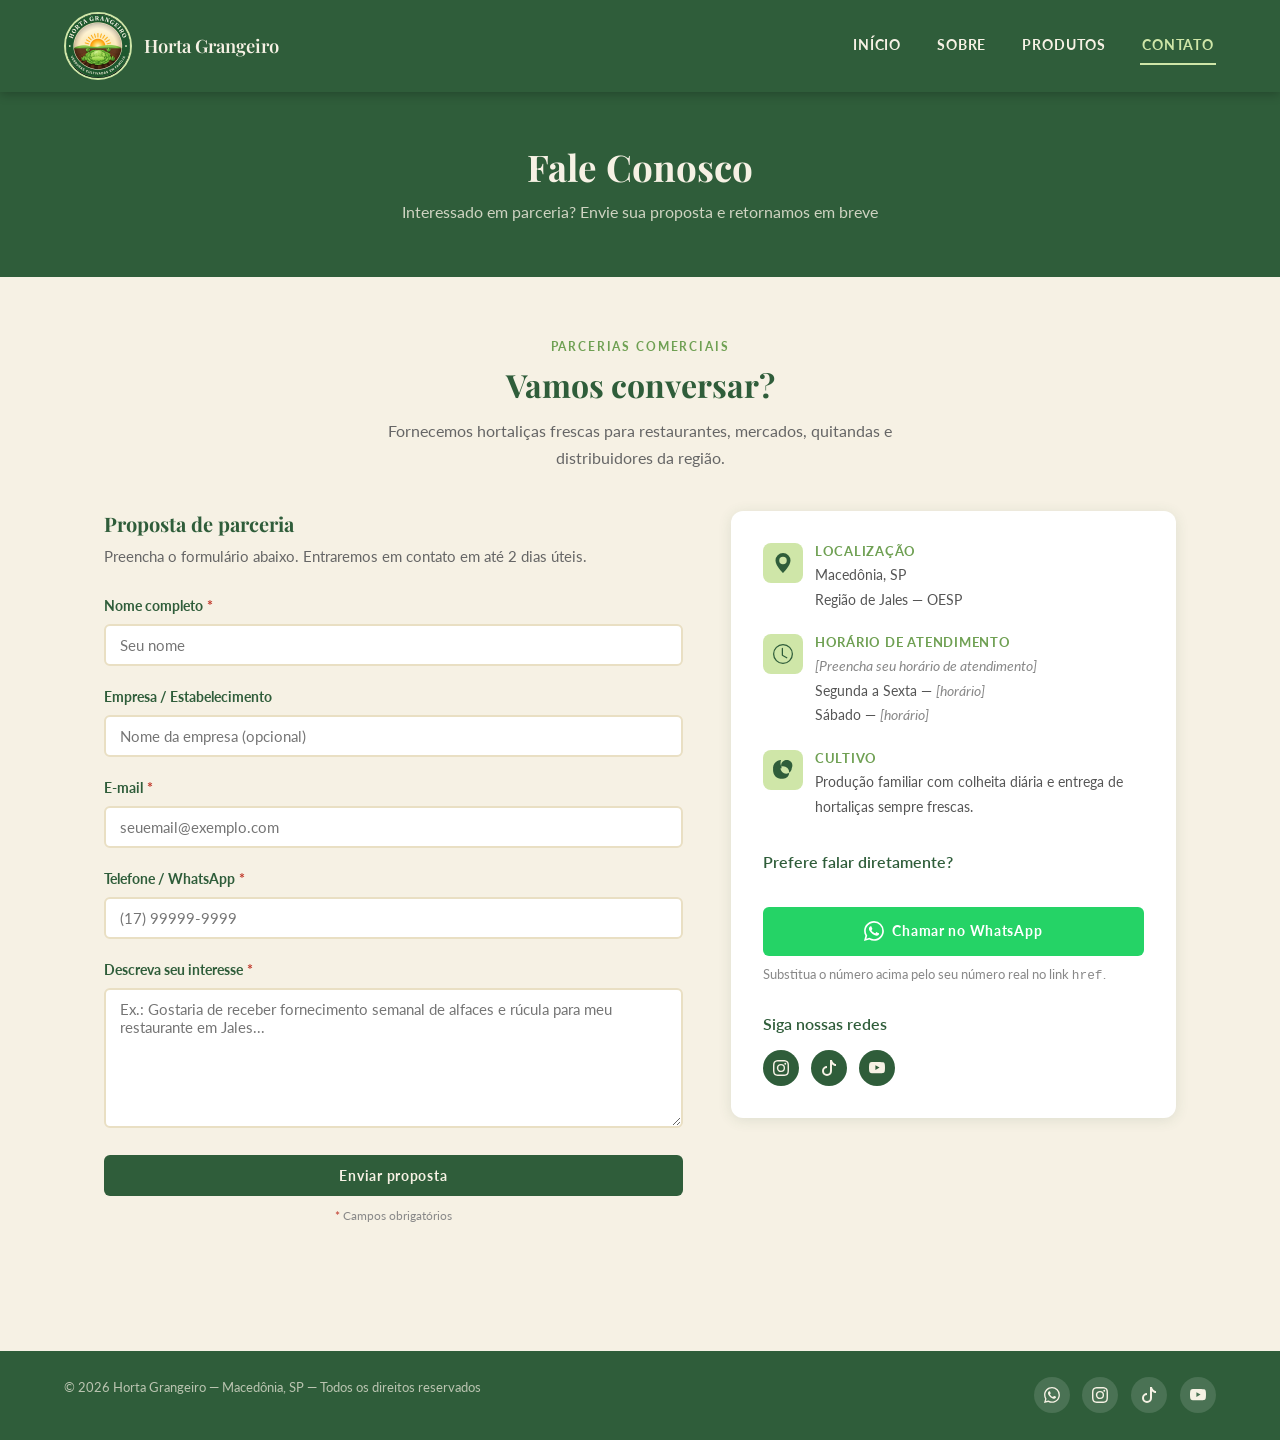
==== commit 27360ec2: "melhoria semantica e imagens" ====
--- a/contato.html
+++ b/contato.html
@@ -12,51 +12,51 @@
 </head>
 <body>
 
-    <header>
-        <a href="index.html" class="logo-link" aria-label="Horta Grangeiro — Página inicial">
+    <header class="cabecalho">
+        <a href="index.html" class="cabecalho-logo" aria-label="Horta Grangeiro — Voltar para a página inicial">
             <img src="Assets/Imagens/logo.jpg" alt="Logotipo Horta Grangeiro">
-            <span class="nome-site">Horta Grangeiro</span>
+            <span class="cabecalho-nome">Horta Grangeiro</span>
         </a>
 
-        <input type="checkbox" id="menu-aberto" class="menu-check">
-        <label for="menu-aberto" class="menu-toggle" aria-label="Abrir ou fechar menu">
+        <input type="checkbox" id="menu-aberto" class="menu-controle">
+        <label for="menu-aberto" class="menu-botao" aria-label="Abrir ou fechar menu de navegação">
             <span></span><span></span><span></span>
         </label>
 
-        <nav aria-label="Navegação principal">
+        <nav class="navegacao" aria-label="Menu principal da Horta Grangeiro">
             <a href="index.html">Início</a>
             <a href="sobre.html">Sobre</a>
             <a href="produtos.html">Produtos</a>
-            <a href="contato.html" class="ativa">Contato</a>
+            <a href="contato.html" class="pagina-atual">Contato</a>
         </nav>
     </header>
 
-    <div class="page-hero">
+    <section class="topo-pagina">
         <h1>Fale Conosco</h1>
         <p>Interessado em parceria? Envie sua proposta e retornamos em breve</p>
-    </div>
-
-    <main>
-
-        <section aria-labelledby="contato-titulo">
-            <div class="produtos-cabecalho">
-                <span class="secao-label">Parcerias comerciais</span>
+    </section>
+
+    <main class="conteudo">
+
+        <section class="secao" aria-labelledby="contato-titulo">
+            <header class="catalogo-titulo">
+                <span class="rotulo-secao">Parcerias comerciais</span>
                 <h2 id="contato-titulo">Vamos conversar?</h2>
                 <p>Fornecemos hortaliças frescas para restaurantes, mercados, quitandas e distribuidores da região.</p>
-            </div>
-
-            <div class="contato-grid">
-
-                <div class="formulario-contato">
+            </header>
+
+            <div class="grade-contato">
+
+                <section class="formulario-parceria">
                     <h3>Proposta de parceria</h3>
-                    <p class="form-intro">
+                    <p class="formulario-descricao">
                         Preencha o formulário abaixo. Entraremos em contato em até 2 dias úteis.
                     </p>
 
                     <form method="post" action="#" novalidate>
 
-                        <div class="campo-grupo">
-                            <label for="nome">Nome completo <span class="obrigatorio" aria-label="campo obrigatório">*</span></label>
+                        <div class="grupo-campo">
+                            <label for="nome">Nome completo <span class="campo-obrigatorio" aria-label="campo obrigatório">*</span></label>
                             <input
                                 type="text"
                                 id="nome"
@@ -67,7 +67,7 @@
                             >
                         </div>
 
-                        <div class="campo-grupo">
+                        <div class="grupo-campo">
                             <label for="empresa">Empresa / Estabelecimento</label>
                             <input
                                 type="text"
@@ -78,8 +78,8 @@
                             >
                         </div>
 
-                        <div class="campo-grupo">
-                            <label for="email">E-mail <span class="obrigatorio" aria-label="campo obrigatório">*</span></label>
+                        <div class="grupo-campo">
+                            <label for="email">E-mail <span class="campo-obrigatorio" aria-label="campo obrigatório">*</span></label>
                             <input
                                 type="email"
                                 id="email"
@@ -90,8 +90,8 @@
                             >
                         </div>
 
-                        <div class="campo-grupo">
-                            <label for="telefone">Telefone / WhatsApp <span class="obrigatorio" aria-label="campo obrigatório">*</span></label>
+                        <div class="grupo-campo">
+                            <label for="telefone">Telefone / WhatsApp <span class="campo-obrigatorio" aria-label="campo obrigatório">*</span></label>
                             <input
                                 type="tel"
                                 id="telefone"
@@ -102,8 +102,8 @@
                             >
                         </div>
 
-                        <div class="campo-grupo">
-                            <label for="interesse">Descreva seu interesse <span class="obrigatorio" aria-label="campo obrigatório">*</span></label>
+                        <div class="grupo-campo">
+                            <label for="interesse">Descreva seu interesse <span class="campo-obrigatorio" aria-label="campo obrigatório">*</span></label>
                             <textarea
                                 id="interesse"
                                 name="interesse"
@@ -113,117 +113,114 @@
                             ></textarea>
                         </div>
 
-                        <button type="submit" class="btn btn-verde btn-block">
+                        <button type="submit" class="botao botao-verde botao-largura-total">
                             Enviar proposta
                         </button>
 
-                        <p class="aviso-campos">
-                            <span class="obrigatorio">*</span> Campos obrigatórios
+                        <p class="aviso-obrigatorios">
+                            <span class="campo-obrigatorio">*</span> Campos obrigatórios
                         </p>
 
                     </form>
-                </div>
-
-                <div class="info-contato">
-
-                    <div class="info-card">
-                        <div class="info-icone">
+                </section>
+
+                <aside class="informacoes-contato">
+
+                    <article class="cartao-informacao">
+                        <div class="icone-informacao">
                             <svg viewBox="0 0 16 16" aria-hidden="true"><path d="M8 16s6-5.686 6-10A6 6 0 0 0 2 6c0 4.314 6 10 6 10m0-7a3 3 0 1 1 0-6 3 3 0 0 1 0 6"/></svg>
                         </div>
                         <div>
                             <h4>Localização</h4>
                             <p>Macedônia, SP<br>Região de Jales — OESP</p>
                         </div>
-                    </div>
-
-                    <div class="info-card">
-                        <div class="info-icone">
+                    </article>
+
+                    <article class="cartao-informacao">
+                        <div class="icone-informacao">
                             <svg viewBox="0 0 16 16" aria-hidden="true"><path d="M8 3.5a.5.5 0 0 0-1 0V9a.5.5 0 0 0 .252.434l3.5 2a.5.5 0 0 0 .496-.868L8 8.71z"/><path d="M8 16A8 8 0 1 0 8 0a8 8 0 0 0 0 16m7-8A7 7 0 1 1 1 8a7 7 0 0 1 14 0"/></svg>
                         </div>
                         <div>
                             <h4>Horário de atendimento</h4>
                             <p>
-                                <em class="texto-placeholder">[Preencha seu horário de atendimento]</em><br>
-                                Segunda a Sexta &mdash; <em class="texto-placeholder">[horário]</em><br>
-                                Sábado &mdash; <em class="texto-placeholder">[horário]</em>
+                                <em class="texto-provisorio">[Preencha seu horário de atendimento]</em><br>
+                                Segunda a Sexta &mdash; <em class="texto-provisorio">[horário]</em><br>
+                                Sábado &mdash; <em class="texto-provisorio">[horário]</em>
                             </p>
                         </div>
-                    </div>
-
-                    <div class="info-card">
-                        <div class="info-icone">
+                    </article>
+
+                    <article class="cartao-informacao">
+                        <div class="icone-informacao">
                             <svg viewBox="0 0 16 16" aria-hidden="true"><path d="M6.5 0a6.5 6.5 0 0 0-5.851 9.26C.828 8.41.285 7.22.285 7.22A.5.5 0 0 0 0 7.5C0 12.21 2.79 15 7.5 15c.16 0 .319-.006.478-.016A5 5 0 0 0 8 15a5 5 0 1 0 0-10 5 5 0 0 0-1.5.226V5A6.5 6.5 0 0 1 6.5 0M7 6.5A4.5 4.5 0 1 1 15 6.5a4.5 4.5 0 0 1-9 0"/></svg>
                         </div>
                         <div>
                             <h4>Cultivo</h4>
                             <p>Produção familiar com colheita diária e entrega de hortaliças sempre frescas.</p>
                         </div>
-                    </div>
-
-                    <div class="contato-extra">
+                    </article>
+
+                    <div class="contato-direto">
                         <p class="contato-subtitulo">Prefere falar diretamente?</p>
                         <a
-                            href="https://wa.me/5517999999999"
-                            class="btn-whatsapp"
+                            href="https://wa.me/5517997352377"
+                            class="botao botao-whatsapp"
                             target="_blank"
                             rel="noopener noreferrer"
-                            aria-label="Conversar pelo WhatsApp"
+                            aria-label="Conversar pelo WhatsApp com a Horta Grangeiro"
                         >
                             <svg viewBox="0 0 16 16" aria-hidden="true"><path d="M13.601 2.326A7.85 7.85 0 0 0 7.994 0C3.627 0 .068 3.558.064 7.926c0 1.399.366 2.76 1.057 3.965L0 16l4.204-1.102a7.9 7.9 0 0 0 3.79.965h.004c4.368 0 7.926-3.558 7.93-7.93A7.9 7.9 0 0 0 13.6 2.326zM7.994 14.521a6.6 6.6 0 0 1-3.356-.92l-.24-.144-2.494.654.666-2.433-.156-.251a6.56 6.56 0 0 1-1.007-3.505c0-3.626 2.957-6.584 6.591-6.584a6.56 6.56 0 0 1 4.66 1.931 6.56 6.56 0 0 1 1.928 4.66c-.004 3.639-2.961 6.592-6.592 6.592m3.615-4.934c-.197-.099-1.17-.578-1.353-.646-.182-.065-.315-.099-.445.099-.133.197-.513.646-.627.775-.114.133-.232.148-.43.05-.197-.1-.836-.308-1.592-.985-.59-.525-.985-1.175-1.103-1.372-.114-.198-.011-.304.088-.403.087-.088.197-.232.296-.346.1-.114.133-.198.198-.33.065-.134.034-.248-.015-.347-.05-.099-.445-1.076-.612-1.47-.16-.389-.323-.335-.445-.34-.114-.007-.247-.007-.38-.007a.73.73 0 0 0-.529.247c-.182.198-.691.677-.691 1.654s.71 1.916.81 2.049c.098.133 1.394 2.132 3.383 2.992.47.205.84.326 1.129.418.475.152.904.129 1.246.08.38-.058 1.171-.48 1.338-.943.164-.464.164-.86.114-.943-.049-.084-.182-.133-.38-.232"/></svg>
                             Chamar no WhatsApp
                         </a>
-                        <p class="whatsapp-aviso">
+                        <p class="aviso-whatsapp">
                             Substitua o número acima pelo seu número real no link <code>href</code>.
                         </p>
                     </div>
 
-                    <div class="info-sociais">
+                    <nav class="secao-redes">
                         <p class="contato-subtitulo">Siga nossas redes</p>
-                        <div class="contato-redes">
-                            <a href="#" class="social-link" aria-label="Instagram" target="_blank" rel="noopener noreferrer">
+                        <div class="redes-contato">
+                            <a href="https://www.instagram.com/hortagrangeiro?obrf=MWZiNzkzaWNvMmhsYw==" class="link-rede-social" aria-label="Instagram da Horta Grangeiro" target="_blank" rel="noopener noreferrer">
                                 <svg viewBox="0 0 16 16" aria-hidden="true"><path d="M8 0C5.829 0 5.556.01 4.703.048 3.85.088 3.269.222 2.76.42a3.9 3.9 0 0 0-1.417.923A3.9 3.9 0 0 0 .42 2.76C.222 3.268.087 3.85.048 4.7.01 5.555 0 5.827 0 8.001c0 2.172.01 2.444.048 3.297.04.852.174 1.433.372 1.942.205.526.478.972.923 1.417.444.445.89.719 1.416.923.51.198 1.09.333 1.942.372C5.555 15.99 5.827 16 8 16s2.444-.01 3.298-.048c.851-.04 1.434-.174 1.943-.372a3.9 3.9 0 0 0 1.416-.923c.445-.445.718-.891.923-1.417.197-.509.332-1.09.372-1.942C15.99 10.445 16 10.173 16 8s-.01-2.445-.048-3.299c-.04-.851-.175-1.433-.372-1.941a3.9 3.9 0 0 0-.923-1.417A3.9 3.9 0 0 0 13.24.42c-.51-.198-1.092-.333-1.943-.372C10.443.01 10.172 0 7.998 0zm-.717 1.442h.718c2.136 0 2.389.007 3.232.046.78.035 1.204.166 1.486.275.373.145.64.319.92.599s.453.546.598.92c.11.281.24.705.275 1.485.039.843.047 1.096.047 3.231s-.008 2.389-.047 3.232c-.035.78-.166 1.203-.275 1.485a2.5 2.5 0 0 1-.599.919c-.28.28-.546.453-.92.598-.28.11-.704.24-1.485.276-.843.038-1.096.047-3.232.047s-2.39-.009-3.233-.047c-.78-.036-1.203-.166-1.485-.276a2.5 2.5 0 0 1-.92-.598 2.5 2.5 0 0 1-.6-.92c-.109-.281-.24-.705-.275-1.485-.038-.843-.046-1.096-.046-3.233s.008-2.388.046-3.231c.036-.78.166-1.204.276-1.486.145-.373.319-.64.599-.92s.546-.453.92-.598c.282-.11.705-.24 1.485-.276.738-.034 1.024-.044 2.515-.045zm4.988 1.328a.96.96 0 1 0 0 1.92.96.96 0 0 0 0-1.92m-4.27 1.122a4.109 4.109 0 1 0 0 8.217 4.109 4.109 0 0 0 0-8.217m0 1.441a2.667 2.667 0 1 1 0 5.334 2.667 2.667 0 0 1 0-5.334"/></svg>
                             </a>
-                            <a href="#" class="social-link" aria-label="TikTok" target="_blank" rel="noopener noreferrer">
+                            <a href="https://www.tiktok.com/@hortagrangeiro" class="link-rede-social" aria-label="TikTok da Horta Grangeiro" target="_blank" rel="noopener noreferrer">
                                 <svg viewBox="0 0 16 16" aria-hidden="true"><path d="M9 0h1.98c.144.715.54 1.617 1.235 2.512C12.895 3.389 13.797 4 15 4v2c-1.753 0-3.07-.814-4-1.829V11a5 5 0 1 1-5-5v2a3 3 0 1 0 3 3z"/></svg>
                             </a>
-                            <a href="#" class="social-link" aria-label="YouTube" target="_blank" rel="noopener noreferrer">
+                            <a href="https://www.youtube.com/@HortaGrangeiro" class="link-rede-social" aria-label="YouTube da Horta Grangeiro" target="_blank" rel="noopener noreferrer">
                                 <svg viewBox="0 0 16 16" aria-hidden="true"><path d="M8.051 1.999h.089c.822.003 4.987.033 6.11.335a2.01 2.01 0 0 1 1.415 1.42c.101.38.172.883.22 1.402l.01.104.022.26.008.104c.065.914.073 1.77.074 1.957v.075c-.001.194-.01 1.108-.082 2.06l-.008.105-.009.104c-.05.572-.124 1.14-.235 1.558a2.01 2.01 0 0 1-1.415 1.42c-1.16.312-5.569.334-6.18.335h-.142c-.309 0-1.587-.006-2.927-.052l-.17-.006-.087-.004-.171-.007-.171-.007c-1.11-.049-2.167-.128-2.654-.26a2.01 2.01 0 0 1-1.415-1.419c-.111-.417-.185-.986-.235-1.558L.09 9.82l-.008-.104A31 31 0 0 1 0 7.68v-.123c.002-.215.01-.958.064-1.778l.007-.103.003-.052.008-.104.022-.26.01-.104c.048-.519.119-1.023.22-1.402a2.01 2.01 0 0 1 1.415-1.42c.487-.13 1.544-.21 2.654-.26l.17-.007.172-.006.086-.003.171-.007A100 100 0 0 1 7.858 2zM6.4 5.209v4.818l4.157-2.408z"/></svg>
                             </a>
                         </div>
-                    </div>
-
-                </div>
-                
+                    </nav>
+
+                </aside>
 
             </div>
-           
 
         </section>
 
     </main>
 
-    <footer>
-        <div class="footer-inner">
-            <p class="footer-copy">
+    <footer class="rodape">
+        <div class="rodape-conteudo">
+            <p class="rodape-direitos">
                 &copy; 2026 Horta Grangeiro &mdash; Macedônia, SP &mdash; Todos os direitos reservados
             </p>
-            <div class="footer-sociais" aria-label="Redes sociais">
-                <a href="#" class="social-link" aria-label="WhatsApp" target="_blank" rel="noopener noreferrer">
+            <nav class="rodape-redes" aria-label="Redes sociais da Horta Grangeiro">
+                <a href="https://wa.me/5517997352377" class="link-rede-social" aria-label="WhatsApp da Horta Grangeiro" target="_blank" rel="noopener noreferrer">
                     <svg viewBox="0 0 16 16" aria-hidden="true"><path d="M13.601 2.326A7.85 7.85 0 0 0 7.994 0C3.627 0 .068 3.558.064 7.926c0 1.399.366 2.76 1.057 3.965L0 16l4.204-1.102a7.9 7.9 0 0 0 3.79.965h.004c4.368 0 7.926-3.558 7.93-7.93A7.9 7.9 0 0 0 13.6 2.326zM7.994 14.521a6.6 6.6 0 0 1-3.356-.92l-.24-.144-2.494.654.666-2.433-.156-.251a6.56 6.56 0 0 1-1.007-3.505c0-3.626 2.957-6.584 6.591-6.584a6.56 6.56 0 0 1 4.66 1.931 6.56 6.56 0 0 1 1.928 4.66c-.004 3.639-2.961 6.592-6.592 6.592m3.615-4.934c-.197-.099-1.17-.578-1.353-.646-.182-.065-.315-.099-.445.099-.133.197-.513.646-.627.775-.114.133-.232.148-.43.05-.197-.1-.836-.308-1.592-.985-.59-.525-.985-1.175-1.103-1.372-.114-.198-.011-.304.088-.403.087-.088.197-.232.296-.346.1-.114.133-.198.198-.33.065-.134.034-.248-.015-.347-.05-.099-.445-1.076-.612-1.47-.16-.389-.323-.335-.445-.34-.114-.007-.247-.007-.38-.007a.73.73 0 0 0-.529.247c-.182.198-.691.677-.691 1.654s.71 1.916.81 2.049c.098.133 1.394 2.132 3.383 2.992.47.205.84.326 1.129.418.475.152.904.129 1.246.08.38-.058 1.171-.48 1.338-.943.164-.464.164-.86.114-.943-.049-.084-.182-.133-.38-.232"/></svg>
                 </a>
-                <a href="#" class="social-link" aria-label="Instagram" target="_blank" rel="noopener noreferrer">
+                <a href="https://www.instagram.com/hortagrangeiro?obrf=MWZiNzkzaWNvMmhsYw==" class="link-rede-social" aria-label="Instagram da Horta Grangeiro" target="_blank" rel="noopener noreferrer">
                     <svg viewBox="0 0 16 16" aria-hidden="true"><path d="M8 0C5.829 0 5.556.01 4.703.048 3.85.088 3.269.222 2.76.42a3.9 3.9 0 0 0-1.417.923A3.9 3.9 0 0 0 .42 2.76C.222 3.268.087 3.85.048 4.7.01 5.555 0 5.827 0 8.001c0 2.172.01 2.444.048 3.297.04.852.174 1.433.372 1.942.205.526.478.972.923 1.417.444.445.89.719 1.416.923.51.198 1.09.333 1.942.372C5.555 15.99 5.827 16 8 16s2.444-.01 3.298-.048c.851-.04 1.434-.174 1.943-.372a3.9 3.9 0 0 0 1.416-.923c.445-.445.718-.891.923-1.417.197-.509.332-1.09.372-1.942C15.99 10.445 16 10.173 16 8s-.01-2.445-.048-3.299c-.04-.851-.175-1.433-.372-1.941a3.9 3.9 0 0 0-.923-1.417A3.9 3.9 0 0 0 13.24.42c-.51-.198-1.092-.333-1.943-.372C10.443.01 10.172 0 7.998 0zm-.717 1.442h.718c2.136 0 2.389.007 3.232.046.78.035 1.204.166 1.486.275.373.145.64.319.92.599s.453.546.598.92c.11.281.24.705.275 1.485.039.843.047 1.096.047 3.231s-.008 2.389-.047 3.232c-.035.78-.166 1.203-.275 1.485a2.5 2.5 0 0 1-.599.919c-.28.28-.546.453-.92.598-.28.11-.704.24-1.485.276-.843.038-1.096.047-3.232.047s-2.39-.009-3.233-.047c-.78-.036-1.203-.166-1.485-.276a2.5 2.5 0 0 1-.92-.598 2.5 2.5 0 0 1-.6-.92c-.109-.281-.24-.705-.275-1.485-.038-.843-.046-1.096-.046-3.233s.008-2.388.046-3.231c.036-.78.166-1.204.276-1.486.145-.373.319-.64.599-.92s.546-.453.92-.598c.282-.11.705-.24 1.485-.276.738-.034 1.024-.044 2.515-.045zm4.988 1.328a.96.96 0 1 0 0 1.92.96.96 0 0 0 0-1.92m-4.27 1.122a4.109 4.109 0 1 0 0 8.217 4.109 4.109 0 0 0 0-8.217m0 1.441a2.667 2.667 0 1 1 0 5.334 2.667 2.667 0 0 1 0-5.334"/></svg>
                 </a>
-                <a href="#" class="social-link" aria-label="TikTok" target="_blank" rel="noopener noreferrer">
+                <a href="https://www.tiktok.com/@hortagrangeiro" class="link-rede-social" aria-label="TikTok da Horta Grangeiro" target="_blank" rel="noopener noreferrer">
                     <svg viewBox="0 0 16 16" aria-hidden="true"><path d="M9 0h1.98c.144.715.54 1.617 1.235 2.512C12.895 3.389 13.797 4 15 4v2c-1.753 0-3.07-.814-4-1.829V11a5 5 0 1 1-5-5v2a3 3 0 1 0 3 3z"/></svg>
                 </a>
-                <a href="#" class="social-link" aria-label="YouTube" target="_blank" rel="noopener noreferrer">
+                <a href="https://www.youtube.com/@HortaGrangeiro" class="link-rede-social" aria-label="YouTube da Horta Grangeiro" target="_blank" rel="noopener noreferrer">
                     <svg viewBox="0 0 16 16" aria-hidden="true"><path d="M8.051 1.999h.089c.822.003 4.987.033 6.11.335a2.01 2.01 0 0 1 1.415 1.42c.101.38.172.883.22 1.402l.01.104.022.26.008.104c.065.914.073 1.77.074 1.957v.075c-.001.194-.01 1.108-.082 2.06l-.008.105-.009.104c-.05.572-.124 1.14-.235 1.558a2.01 2.01 0 0 1-1.415 1.42c-1.16.312-5.569.334-6.18.335h-.142c-.309 0-1.587-.006-2.927-.052l-.17-.006-.087-.004-.171-.007-.171-.007c-1.11-.049-2.167-.128-2.654-.26a2.01 2.01 0 0 1-1.415-1.419c-.111-.417-.185-.986-.235-1.558L.09 9.82l-.008-.104A31 31 0 0 1 0 7.68v-.123c.002-.215.01-.958.064-1.778l.007-.103.003-.052.008-.104.022-.26.01-.104c.048-.519.119-1.023.22-1.402a2.01 2.01 0 0 1 1.415-1.42c.487-.13 1.544-.21 2.654-.26l.17-.007.172-.006.086-.003.171-.007A100 100 0 0 1 7.858 2zM6.4 5.209v4.818l4.157-2.408z"/></svg>
                 </a>
-            </div>
+            </nav>
         </div>
     </footer>
 
-
 </body>
 </html>
--- a/Assets/Css/style.css
+++ b/Assets/Css/style.css
@@ -1,89 +1,51 @@
-/* ===========================
-   HORTA GRANGEIRO — style.css
-   Padrões de Projeto de Sítios Internet II — Fatec Jales
-   Prof. André Mosca · Profa. Fabiana
-   =========================== */
-
-@import url('https://fonts.googleapis.com/css2?family=Playfair+Display:ital,wght@0,400;0,600;0,700;1,400&family=Lato:wght@300;400;700&display=swap');
-
-/* ===========================
-   RESET & BASE
-   =========================== */
+@import url('https://fonts.googleapis.com/css2?family=Playfair+Display:wght@400;600;700&family=Lato:wght@400;700&display=swap');
+
 *, *::before, *::after {
     margin: 0;
     padding: 0;
     box-sizing: border-box;
 }
 
-html {
-    scroll-behavior: smooth;
-}
-
-/* ===========================
-   VARIÁVEIS
-   =========================== */
 :root {
-    /* Paleta principal */
-    --principal: #2F5D3A;
-    --destaque: #CFE6A8;
-    --fundo: #F6F1E4;
-    --texto: #2F5D3A;
-    --branco: #F6F1E4;
-
-    /* Paleta de vegetação */
+    --verde-escuro: #2F5D3A;
+    --verde-claro: #CFE6A8;
+    --verde-medio: #A8CF7E;
+    --verde-folha: #6FA053;
+    --creme: #F6F1E4;
     --areia: #E9DFC3;
-    --terra: #8A5A3B;
-    --folha-central: #CFE6A8;
-    --folhas-meio: #A8CF7E;
-    --folha-lateral: #6FA053;
-    --nervura: #4E8A45;
-    --torrao: #6B4A33;
-
-    /* Utilitários */
-    --cinza-texto: #444444;
+    --cinza: #444444;
     --sombra: rgba(47, 93, 58, 0.12);
 }
 
-/* ===========================
-   TIPOGRAFIA
-   =========================== */
 body {
     font-family: 'Lato', Arial, sans-serif;
-    background-color: var(--fundo);
-    color: var(--cinza-texto);
+    background-color: var(--creme);
+    color: var(--cinza);
     line-height: 1.7;
 }
 
 h1, h2, h3, h4 {
     font-family: 'Playfair Display', Georgia, serif;
-    color: var(--principal);
+    color: var(--verde-escuro);
     line-height: 1.25;
 }
 
 h1 { font-size: 2.4rem; margin-bottom: 0.75rem; }
-h2 { font-size: 2rem;   margin-bottom: 0.75rem; }
+h2 { font-size: 2rem; margin-bottom: 0.75rem; }
 h3 { font-size: 1.25rem; margin-bottom: 0.5rem; }
-h4 { font-size: 1rem;   margin-bottom: 0.4rem; }
+h4 { font-size: 1rem; margin-bottom: 0.4rem; }
 
 p {
     margin-bottom: 1rem;
-    color: var(--cinza-texto);
 }
 
 p:last-child { margin-bottom: 0; }
-
 a { text-decoration: none; color: inherit; }
-
 img { display: block; max-width: 100%; }
 
-ul { list-style: none; }
-
-/* ===========================
-   HEADER — FLEXBOX (requisito do projeto)
-   =========================== */
-header {
-    background-color: var(--principal);
-    color: var(--branco);
+.cabecalho {
+    background-color: var(--verde-escuro);
+    color: var(--creme);
     padding: 12px 5%;
     display: flex;
     align-items: center;
@@ -94,57 +56,51 @@
     box-shadow: 0 2px 10px rgba(0, 0, 0, 0.25);
 }
 
-/* Logo (flex item) */
-.logo-link {
+.cabecalho-logo {
     display: flex;
     align-items: center;
     gap: 12px;
-    flex-shrink: 0;
-}
-
-.logo-link img {
+}
+
+.cabecalho-logo img {
     width: 68px;
     height: 68px;
     object-fit: cover;
     border-radius: 50%;
-    border: 2px solid var(--destaque);
-}
-
-.logo-link .nome-site {
+    border: 2px solid var(--verde-claro);
+}
+
+.cabecalho-nome {
     font-family: 'Playfair Display', serif;
     font-size: 1.15rem;
-    color: var(--branco);
+    color: var(--creme);
     font-weight: 600;
-    letter-spacing: 0.02em;
-}
-
-/* Nav (flex item) */
-nav {
+}
+
+.navegacao {
     display: flex;
     align-items: center;
     gap: 2rem;
 }
 
-nav a {
-    color: var(--branco);
-    font-family: 'Lato', sans-serif;
+.navegacao a {
+    color: var(--creme);
     font-size: 0.88rem;
     font-weight: 700;
     letter-spacing: 0.06em;
     text-transform: uppercase;
     padding: 6px 2px;
     border-bottom: 2px solid transparent;
-    transition: border-color 0.2s ease, color 0.2s ease;
-}
-
-nav a:hover,
-nav a.ativa {
-    border-bottom-color: var(--destaque);
-    color: var(--destaque);
-}
-
-/* Hamburger (mobile) — label estilizado como botão */
-.menu-toggle {
+    transition: border-color 0.2s, color 0.2s;
+}
+
+.navegacao a:hover,
+.navegacao a.pagina-atual {
+    border-bottom-color: var(--verde-claro);
+    color: var(--verde-claro);
+}
+
+.menu-botao {
     display: none;
     flex-direction: column;
     gap: 5px;
@@ -154,132 +110,121 @@
     padding: 4px;
 }
 
-.menu-toggle span {
+.menu-botao span {
     display: block;
     width: 24px;
     height: 2px;
-    background-color: var(--branco);
+    background-color: var(--creme);
     border-radius: 2px;
-    transition: transform 0.3s;
-}
-
-/* Checkbox do menu — oculto visualmente, ativo funcionalmente */
-.menu-check {
+}
+
+.menu-controle {
     display: none;
 }
 
-/* ===========================
-   HERO — banner abaixo do header
-   =========================== */
-.hero {
-    position: relative;
+.banner-principal {
     line-height: 0;
-    overflow: hidden;
-}
-
-.hero img {
+}
+
+.banner-principal img {
     width: 100%;
     height: auto;
-    display: block;
-}
-
-/* Transição suave do banner para o fundo creme */
-.hero::after {
-    content: '';
-    position: absolute;
-    bottom: 0;
-    left: 0;
-    right: 0;
-    height: 100px;
-    background: linear-gradient(to bottom, transparent 0%, var(--fundo) 100%);
-    pointer-events: none;
-}
-
-/* ===========================
-   MAIN — CSS GRID (requisito do projeto)
-   =========================== */
-main {
+}
+
+.topo-pagina {
+    background-color: var(--verde-escuro);
+    color: var(--creme);
+    padding: 52px 5%;
+    text-align: center;
+}
+
+.topo-pagina h1 {
+    color: var(--creme);
+    font-size: 2.3rem;
+    margin-bottom: 0.5rem;
+}
+
+.topo-pagina p {
+    color: rgba(246, 241, 228, 0.8);
+    max-width: 520px;
+    margin: 0 auto;
+}
+
+.conteudo {
     max-width: 1200px;
     margin: 0 auto;
     padding: 0 5%;
     display: grid;
     grid-template-columns: 1fr;
-    row-gap: 0;
-}
-
-section {
+}
+
+.secao {
     padding: 60px 0;
 }
 
-section + section {
+.secao + .secao {
     border-top: 1px solid var(--areia);
 }
 
-/* Rótulo de seção */
-.secao-label {
+.rotulo-secao {
     display: block;
     font-size: 0.72rem;
     font-weight: 700;
     letter-spacing: 0.16em;
     text-transform: uppercase;
-    color: var(--folha-lateral);
+    color: var(--verde-folha);
     margin-bottom: 0.5rem;
 }
 
-/* ===========================
-   SEÇÃO — QUEM SOMOS (index)
-   =========================== */
-.quem-somos {
+.rotulo-secao-claro {
+    color: var(--verde-claro);
+}
+
+.texto-centralizado {
+    text-align: center;
+}
+
+.apresentacao-horta {
     display: grid;
     grid-template-columns: 1.1fr 0.9fr;
-    grid-template-areas: "texto visual";
+    grid-template-areas: "texto imagem";
     gap: 3.5rem;
     align-items: center;
 }
 
-.quem-somos-texto { grid-area: texto; }
-.quem-somos-visual { grid-area: visual; }
-
-.quem-somos-texto p {
+.apresentacao-texto { grid-area: texto; }
+.apresentacao-imagem { grid-area: imagem; }
+
+.apresentacao-texto p {
     font-size: 1.05rem;
     line-height: 1.9;
 }
 
-.quem-somos-visual img {
+.apresentacao-imagem img {
     width: 280px;
     height: 280px;
     object-fit: cover;
     border-radius: 50%;
-    border: 6px solid var(--destaque);
+    border: 6px solid var(--verde-claro);
     box-shadow: 0 8px 32px var(--sombra);
     margin: 0 auto;
 }
 
-/* ===========================
-   CARDS DE PRODUTO (compartilhado)
-   =========================== */
-.card-produto {
-    background: #ffffff;
+.cartao-produto {
+    background: #fff;
     border-radius: 12px;
     overflow: hidden;
     box-shadow: 0 2px 14px var(--sombra);
     display: flex;
     flex-direction: column;
-    transition: transform 0.25s ease, box-shadow 0.25s ease;
-}
-
-.card-produto:hover {
-    transform: translateY(-5px);
-    box-shadow: 0 10px 28px rgba(47, 93, 58, 0.18);
-}
-
-/* Duas fotos lado a lado */
-.card-produto-fotos {
+}
+
+.cartao-fotos {
     display: grid;
     grid-template-columns: 1fr 1fr;
 }
 
-.foto-placeholder {
+.espaco-foto {
     height: 140px;
     display: flex;
     flex-direction: column;
@@ -287,41 +232,38 @@
     justify-content: center;
     gap: 6px;
     padding: 8px;
-    background-color: var(--destaque);
-    color: var(--principal);
+    background-color: var(--verde-claro);
+    color: var(--verde-escuro);
     font-size: 0.68rem;
     font-weight: 700;
     text-align: center;
-    line-height: 1.3;
-}
-
-.foto-placeholder:nth-child(2) {
-    background-color: var(--folhas-meio);
-    border-left: 1px solid var(--folha-central);
-}
-
-.foto-placeholder svg {
+}
+
+.espaco-foto:nth-child(2) {
+    background-color: var(--verde-medio);
+    border-left: 1px solid var(--verde-claro);
+}
+
+.espaco-foto svg {
     width: 26px;
     height: 26px;
     opacity: 0.5;
-    flex-shrink: 0;
-    fill: var(--principal);
-}
-
-.card-produto-info {
+    fill: var(--verde-escuro);
+}
+
+.cartao-descricao {
     padding: 1rem 1.1rem;
     flex: 1;
     display: flex;
     flex-direction: column;
 }
 
-.card-produto-info h3 {
+.cartao-descricao h3 {
     font-size: 1.05rem;
-    color: var(--principal);
     margin-bottom: 0.4rem;
 }
 
-.card-produto-info p {
+.cartao-descricao p {
     font-size: 0.88rem;
     color: #555;
     margin: 0;
@@ -329,55 +271,43 @@
     line-height: 1.6;
 }
 
-/* ===========================
-   SEÇÃO — PRODUTOS DESTAQUE (index)
-   =========================== */
-.destaque-cabecalho {
+.destaques-titulo {
     text-align: center;
     margin-bottom: 2.5rem;
 }
 
-.destaque-cabecalho p {
+.destaques-titulo p {
     max-width: 500px;
     margin: 0 auto;
     color: #666;
 }
 
-.destaque-grid {
+.grade-destaques {
     display: grid;
     grid-template-columns: repeat(3, 1fr);
-    grid-auto-rows: auto;
-    place-items: stretch;
     gap: 1.5rem;
     margin-bottom: 2.5rem;
 }
 
-/* ===========================
-   SEÇÃO — CTA CONTATO (index)
-   =========================== */
-.cta-faixa {
-    background-color: var(--principal);
+.faixa-parceria {
+    background-color: var(--verde-escuro);
     border-radius: 16px;
     padding: 3.5rem 2.5rem;
     text-align: center;
-    color: var(--branco);
-}
-
-.cta-faixa h2 {
-    color: var(--branco);
-    margin-bottom: 0.75rem;
-}
-
-.cta-faixa p {
+    color: var(--creme);
+}
+
+.faixa-parceria h2 {
+    color: var(--creme);
+}
+
+.faixa-parceria p {
     color: rgba(246, 241, 228, 0.82);
     max-width: 480px;
     margin: 0 auto 2rem;
 }
 
-/* ===========================
-   SEÇÃO — SOBRE (sobre.html)
-   =========================== */
-.sobre-intro {
+.historia-horta {
     display: grid;
     grid-template-columns: 1fr 1fr;
     grid-template-areas: "texto foto";
@@ -385,53 +315,79 @@
     align-items: center;
 }
 
-.sobre-intro-texto { grid-area: texto; }
-.sobre-intro-foto  { grid-area: foto; }
-
-.sobre-intro-foto img {
+.historia-texto { grid-area: texto; }
+.historia-foto { grid-area: foto; }
+
+.espaco-foto-grande {
     width: 100%;
     height: 320px;
-    object-fit: cover;
+    background: var(--verde-claro);
     border-radius: 12px;
+    display: flex;
+    align-items: center;
+    justify-content: center;
+    color: var(--verde-escuro);
+    font-weight: 700;
+    text-align: center;
+    padding: 2rem;
     box-shadow: 0 6px 24px var(--sombra);
 }
 
-.missao-grid {
+.icone-espaco-foto {
+    opacity: 0.4;
+    fill: var(--verde-escuro);
+    display: block;
+    margin: 0 auto 0.75rem;
+}
+
+#titulo-missao {
+    margin-bottom: 2rem;
+}
+
+.grade-missao {
     display: grid;
     grid-template-columns: repeat(3, 1fr);
-    grid-auto-rows: auto;
-    place-items: stretch;
     gap: 1.5rem;
 }
 
-.missao-card {
+.cartao-missao {
     background: #fff;
     border-radius: 12px;
     padding: 1.8rem;
     box-shadow: 0 2px 12px var(--sombra);
-    border-top: 4px solid var(--principal);
-}
-
-.missao-card h3 {
+    border-top: 4px solid var(--verde-escuro);
+}
+
+.cartao-missao h3 {
     font-size: 1.1rem;
     margin-bottom: 0.75rem;
 }
 
-.missao-card p {
+.cartao-missao p {
     font-size: 0.9rem;
     color: #555;
     font-style: italic;
 }
 
-.equipe-grid {
+.icone-cartao {
+    display: inline-block;
+    vertical-align: -3px;
+    margin-right: 6px;
+    fill: var(--verde-escuro);
+}
+
+.titulo-equipe {
+    text-align: center;
+    margin-bottom: 2.5rem;
+}
+
+.grade-equipe {
     display: grid;
     grid-template-columns: repeat(3, 1fr);
-    grid-auto-rows: auto;
-    place-items: stretch;
     gap: 1.5rem;
 }
 
-.equipe-card {
+.cartao-membro {
     text-align: center;
     background: #fff;
     border-radius: 12px;
@@ -439,122 +395,111 @@
     box-shadow: 0 2px 12px var(--sombra);
 }
 
-.equipe-foto-placeholder {
+.membro-foto {
     width: 96px;
     height: 96px;
     border-radius: 50%;
-    background: var(--destaque);
+    background: var(--verde-claro);
     display: flex;
     align-items: center;
     justify-content: center;
     margin: 0 auto 1rem;
 }
 
-.equipe-foto-placeholder svg {
+.membro-foto svg {
     width: 40px;
     height: 40px;
     opacity: 0.5;
-    fill: var(--principal);
-}
-
-.equipe-card h3 {
+    fill: var(--verde-escuro);
+}
+
+.cartao-membro h3 {
     font-size: 1rem;
     margin-bottom: 0.25rem;
 }
 
-.equipe-cargo {
+.membro-cargo {
     display: block;
     font-size: 0.8rem;
-    color: var(--folha-lateral);
+    color: var(--verde-folha);
     font-weight: 700;
     letter-spacing: 0.05em;
     text-transform: uppercase;
     margin-bottom: 0.75rem;
 }
 
-.equipe-card p {
+.cartao-membro p {
     font-size: 0.88rem;
     color: #666;
     font-style: italic;
 }
 
-/* ===========================
-   SEÇÃO — TODOS OS PRODUTOS (produtos.html)
-   =========================== */
-.produtos-cabecalho {
+.catalogo-titulo {
     text-align: center;
     margin-bottom: 2.5rem;
 }
 
-.produtos-cabecalho p {
+.catalogo-titulo p {
     max-width: 520px;
     margin: 0.5rem auto 0;
     color: #666;
 }
 
-.produtos-grid {
+.grade-produtos {
     display: grid;
     grid-template-columns: repeat(3, 1fr);
-    grid-auto-rows: auto;
-    place-items: stretch;
     gap: 1.5rem;
 }
 
-/* ===========================
-   PAGE HERO (sobre, produtos, contato)
-   =========================== */
-.page-hero {
-    background-color: var(--principal);
-    color: var(--branco);
-    padding: 52px 5%;
-    text-align: center;
-}
-
-.page-hero h1 {
-    color: var(--branco);
-    font-size: 2.3rem;
+.caixa-interesse {
+    text-align: center;
+    margin-top: 3rem;
+    padding: 2.5rem;
+    background: #fff;
+    border-radius: 12px;
+    box-shadow: 0 2px 14px var(--sombra);
+}
+
+.caixa-interesse h3 {
     margin-bottom: 0.5rem;
 }
 
-.page-hero p {
-    color: rgba(246, 241, 228, 0.8);
-    max-width: 520px;
-    margin: 0 auto;
-    font-size: 1rem;
-}
-
-/* ===========================
-   SEÇÃO — CONTATO (contato.html)
-   =========================== */
-.contato-grid {
+.caixa-interesse p {
+    color: #666;
+    max-width: 420px;
+    margin: 0 auto 1.5rem;
+}
+
+.grade-contato {
     display: grid;
     grid-template-columns: 1.3fr 1fr;
-    grid-template-areas: "form info";
+    grid-template-areas: "formulario informacoes";
     gap: 3rem;
     align-items: start;
 }
 
-.formulario-contato { grid-area: form; }
-
-.form-titulo { margin-bottom: 1.5rem; }
-
-.form-grupo {
+.formulario-parceria { grid-area: formulario; }
+
+.formulario-descricao {
+    color: #666;
+    margin-bottom: 1.5rem;
+    font-size: 0.95rem;
+}
+
+.grupo-campo {
     margin-bottom: 1.2rem;
 }
 
-.form-grupo label {
+.grupo-campo label {
     display: block;
     font-size: 0.88rem;
     font-weight: 700;
-    color: var(--principal);
+    color: var(--verde-escuro);
     margin-bottom: 6px;
 }
 
-.obrigatorio { color: #c0392b; margin-left: 1px; }
-
-.form-grupo input,
-.form-grupo select,
-.form-grupo textarea {
+.grupo-campo input,
+.grupo-campo textarea {
     width: 100%;
     padding: 10px 14px;
     border: 2px solid var(--areia);
@@ -562,98 +507,116 @@
     font-family: 'Lato', sans-serif;
     font-size: 0.95rem;
     background-color: #fff;
-    color: var(--cinza-texto);
+    color: var(--cinza);
     transition: border-color 0.2s;
 }
 
-.form-grupo input:focus,
-.form-grupo select:focus,
-.form-grupo textarea:focus {
+.grupo-campo input:focus,
+.grupo-campo textarea:focus {
     outline: none;
-    border-color: var(--principal);
-}
-
-.form-grupo textarea {
+    border-color: var(--verde-escuro);
+}
+
+.grupo-campo textarea {
     min-height: 140px;
     resize: vertical;
 }
 
-.form-aviso {
+.campo-obrigatorio {
+    color: #c0392b;
+    margin-left: 1px;
+}
+
+.aviso-obrigatorios {
     font-size: 0.78rem;
     color: #888;
-    margin-top: 0.5rem;
-}
-
-.form-sucesso {
-    display: none;
-    background: #eaf5ed;
-    border: 1px solid var(--folha-lateral);
-    border-radius: 8px;
-    padding: 1rem 1.4rem;
-    color: var(--principal);
-    font-weight: 700;
-    margin-top: 1rem;
-    text-align: center;
-}
-
-.info-contato {
-    grid-area: info;
+    margin-top: 0.6rem;
+    text-align: center;
+}
+
+.informacoes-contato {
+    grid-area: informacoes;
     background: #fff;
     border-radius: 12px;
     padding: 2rem;
     box-shadow: 0 2px 14px var(--sombra);
 }
 
-.info-contato h3 {
-    margin-bottom: 1.5rem;
-}
-
-.info-item {
+.cartao-informacao {
     display: flex;
     gap: 12px;
     align-items: flex-start;
     margin-bottom: 1.4rem;
 }
 
-.info-item:last-child { margin-bottom: 0; }
-
-.info-icone {
+.cartao-informacao h4 {
+    font-family: 'Lato', sans-serif;
+    font-size: 0.8rem;
+    font-weight: 700;
+    color: var(--verde-folha);
+    text-transform: uppercase;
+    letter-spacing: 0.06em;
+    margin-bottom: 4px;
+}
+
+.cartao-informacao p {
+    font-size: 0.9rem;
+    color: #555;
+    margin: 0;
+}
+
+.icone-informacao {
     width: 40px;
     height: 40px;
     border-radius: 8px;
-    background: var(--destaque);
+    background: var(--verde-claro);
     display: flex;
     align-items: center;
     justify-content: center;
     flex-shrink: 0;
 }
 
-.info-icone svg {
+.icone-informacao svg {
     width: 20px;
     height: 20px;
-    fill: var(--principal);
-}
-
-.info-corpo h4 {
-    font-family: 'Lato', sans-serif;
+    fill: var(--verde-escuro);
+}
+
+.texto-provisorio {
+    color: #888;
+}
+
+.contato-direto {
+    margin-top: 1.8rem;
+}
+
+.contato-subtitulo {
+    font-weight: 600;
+    color: var(--verde-escuro);
+    margin-bottom: 0.8rem;
+}
+
+.aviso-whatsapp {
     font-size: 0.8rem;
-    font-weight: 700;
-    color: var(--folha-lateral);
-    text-transform: uppercase;
-    letter-spacing: 0.06em;
-    margin-bottom: 3px;
-}
-
-.info-corpo p {
-    font-size: 0.9rem;
-    color: #555;
-    margin: 0;
-}
-
-/* ===========================
-   BOTÕES
-   =========================== */
-.btn {
+    color: #888;
+    margin-top: 0.5rem;
+}
+
+.redes-contato {
+    display: flex;
+    gap: 0.75rem;
+    flex-wrap: wrap;
+}
+
+.redes-contato .link-rede-social {
+    background-color: var(--verde-escuro);
+}
+
+.secao-redes {
+    margin-top: 1.5rem;
+}
+
+.botao {
     display: inline-block;
     padding: 12px 28px;
     border-radius: 6px;
@@ -663,23 +626,21 @@
     letter-spacing: 0.05em;
     cursor: pointer;
     border: none;
-    text-decoration: none;
-    transition: background-color 0.2s, transform 0.15s, box-shadow 0.2s;
-}
-
-.btn:hover { transform: translateY(-2px); box-shadow: 0 4px 14px rgba(0,0,0,0.15); }
-.btn:active { transform: translateY(0); }
-
-.btn-verde  { background-color: var(--principal); color: var(--branco); }
-.btn-verde:hover { background-color: var(--nervura); }
-
-.btn-creme  { background-color: var(--branco); color: var(--principal); }
-.btn-creme:hover { background-color: var(--destaque); }
-
-.btn-destaque { background-color: var(--destaque); color: var(--principal); }
-.btn-destaque:hover { background-color: var(--folhas-meio); }
-
-.btn-whatsapp {
+}
+
+.botao-verde {
+    background-color: var(--verde-escuro);
+    color: var(--creme);
+}
+
+.botao-largura-total {
+    display: block;
+    width: 100%;
+    text-align: center;
+    margin-top: 0.5rem;
+}
+
+.botao-whatsapp {
     background-color: #25D366;
     color: #fff;
     display: inline-flex;
@@ -689,42 +650,42 @@
     width: 100%;
     margin-top: 1.2rem;
 }
-.btn-whatsapp:hover { background-color: #1ebe57; }
-.btn-whatsapp svg { width: 20px; height: 20px; fill: #fff; }
-
-/* ===========================
-   FOOTER — FLEXBOX (requisito do projeto)
-   =========================== */
-footer {
-    background-color: var(--principal);
-    color: var(--branco);
+
+.botao-whatsapp svg {
+    width: 20px;
+    height: 20px;
+    fill: #fff;
+}
+
+.rodape {
+    background-color: var(--verde-escuro);
+    color: var(--creme);
     padding: 1.6rem 5%;
     margin-top: 4rem;
 }
 
-.footer-inner {
+.rodape-conteudo {
     max-width: 1200px;
     margin: 0 auto;
     display: flex;
     align-items: center;
     justify-content: space-between;
-    flex-flow: row wrap;
-    align-content: center;
+    flex-wrap: wrap;
     gap: 1rem;
 }
 
-.footer-copy {
+.rodape-direitos {
     font-size: 0.82rem;
     color: rgba(246, 241, 228, 0.7);
 }
 
-.footer-sociais {
+.rodape-redes {
     display: flex;
     align-items: center;
     gap: 0.8rem;
 }
 
-.social-link {
+.link-rede-social {
     display: flex;
     align-items: center;
     justify-content: center;
@@ -732,196 +693,10 @@
     height: 36px;
     border-radius: 50%;
     background-color: rgba(255, 255, 255, 0.13);
-    transition: background-color 0.2s, transform 0.2s;
-}
-
-.social-link:hover {
-    background-color: rgba(255, 255, 255, 0.28);
-    transform: translateY(-3px);
-}
-
-.social-link svg {
+}
+
+.link-rede-social svg {
     width: 16px;
     height: 16px;
-    fill: var(--branco);
-}
-
-/* ===========================
-   RESPONSIVIDADE
-   Todas as media queries estão em:
-   Assets/Css/tablet.css (≤ 960px) · Assets/Css/mobile.css (≤ 600px)
-   =========================== */
-
-/* ===========================
-   UTILITÁRIOS — formulário de contato
-   (campo-grupo = alias de form-grupo)
-   =========================== */
-.campo-grupo {
-    margin-bottom: 1.2rem;
-}
-
-.campo-grupo label {
-    display: block;
-    font-size: 0.88rem;
-    font-weight: 700;
-    color: var(--principal);
-    margin-bottom: 6px;
-}
-
-.campo-grupo input,
-.campo-grupo textarea {
-    width: 100%;
-    padding: 10px 14px;
-    border: 2px solid var(--areia);
-    border-radius: 6px;
-    font-family: 'Lato', sans-serif;
-    font-size: 0.95rem;
-    background-color: #fff;
-    color: var(--cinza-texto);
-    transition: border-color 0.2s;
-}
-
-.campo-grupo input:focus,
-.campo-grupo textarea:focus {
-    outline: none;
-    border-color: var(--principal);
-}
-
-.campo-grupo textarea {
-    min-height: 140px;
-    resize: vertical;
-}
-
-/* info-card — cartão de informação de contato */
-.info-card {
-    display: flex;
-    gap: 12px;
-    align-items: flex-start;
-    margin-bottom: 1.4rem;
-}
-
-.info-card h4 {
-    font-family: 'Lato', sans-serif;
-    font-size: 0.8rem;
-    font-weight: 700;
-    color: var(--folha-lateral);
-    text-transform: uppercase;
-    letter-spacing: 0.06em;
-    margin-bottom: 4px;
-}
-
-.info-card p { font-size: 0.9rem; color: #555; margin: 0; }
-
-/* btn-block — botão de largura total */
-.btn-block {
-    display: block;
-    width: 100%;
-    text-align: center;
-    margin-top: 0.5rem;
-}
-
-/* aviso de campos obrigatórios */
-.aviso-campos {
-    font-size: 0.78rem;
-    color: #888;
-    margin-top: 0.6rem;
-    text-align: center;
-}
-
-.texto-centro {
-    text-align: center;
-}
-
-.secao-label-destaque {
-    color: var(--destaque);
-}
-
-.foto-placeholder-grande {
-    width: 100%;
-    height: 320px;
-    background: var(--destaque);
-    border-radius: 12px;
-    display: flex;
-    align-items: center;
-    justify-content: center;
-    color: var(--principal);
-    font-weight: 700;
-    text-align: center;
-    padding: 2rem;
-    box-shadow: 0 6px 24px var(--sombra);
-}
-
-.icone-foto-placeholder {
-    opacity: 0.4;
-    fill: var(--principal);
-    display: block;
-    margin: 0 auto 0.75rem;
-}
-
-#missao-titulo {
-    margin-bottom: 2rem;
-}
-
-.icone-card {
-    display: inline-block;
-    vertical-align: -3px;
-    margin-right: 6px;
-    fill: var(--principal);
-}
-
-.equipe-cabecalho {
-    text-align: center;
-    margin-bottom: 2.5rem;
-}
-
-.cta-produto-box {
-    text-align: center;
-    margin-top: 3rem;
-    padding: 2.5rem;
-    background: #fff;
-    border-radius: 12px;
-    box-shadow: 0 2px 14px var(--sombra);
-}
-
-.cta-produto-box h3 {
-    margin-bottom: 0.5rem;
-}
-
-.cta-produto-box p {
-    color: #666;
-    max-width: 420px;
-    margin: 0 auto 1.5rem;
-}
-
-.form-intro {
-    color: #666;
-    margin-bottom: 1.5rem;
-    font-size: 0.95rem;
-}
-
-.texto-placeholder {
-    color: #888;
-}
-
-.contato-extra {
-    margin-top: 1.8rem;
-}
-
-.contato-subtitulo {
-    font-weight: 600;
-    color: var(--principal);
-    margin-bottom: 0.8rem;
-}
-
-.whatsapp-aviso {
-    font-size: 0.8rem;
-    color: #888;
-    margin-top: 0.5rem;
-}
-
-.contato-redes {
-    display: flex;
-    gap: 0.75rem;
-    flex-flow: row wrap;
-    align-content: flex-start;
-}
+    fill: var(--creme);
+}
--- a/Assets/Css/tablet.css
+++ b/Assets/Css/tablet.css
@@ -1,46 +1,31 @@
-/* ============================================================
-   tablet.css — Horta Grangeiro
-   Padrões de Projeto de Sítios Internet II — Fatec Jales
-   Breakpoint tablet / desktop médio (≤ 960px)
-   Vinculado em todas as páginas após style.css e antes de mobile.css
-   ============================================================ */
-
 @media (max-width: 960px) {
 
-    /* Seções de duas colunas viram coluna única */
-    .sobre-intro,
-    .quem-somos {
+    .historia-horta,
+    .apresentacao-horta {
         grid-template-columns: 1fr;
         grid-template-areas: "texto";
     }
 
-    /* Fotos decorativas ocultadas em telas menores */
-    .sobre-intro-foto,
-    .quem-somos-visual {
+    .historia-foto,
+    .apresentacao-imagem {
         display: none;
     }
 
-    /* Grids de 3 colunas viram 2 colunas */
-    .destaque-grid,
-    .produtos-grid {
+    .grade-destaques,
+    .grade-produtos,
+    .grade-missao,
+    .grade-equipe {
         grid-template-columns: repeat(2, 1fr);
     }
 
-    .missao-grid,
-    .equipe-grid {
-        grid-template-columns: repeat(2, 1fr);
+    .grade-contato {
+        grid-template-columns: 1fr;
+        grid-template-areas:
+            "formulario"
+            "informacoes";
     }
 
-    /* Contato vira coluna única empilhando form sobre info */
-    .contato-grid {
-        grid-template-columns: 1fr;
-        grid-template-areas:
-            "form"
-            "info";
-    }
-
-    /* Fotos do produto empilham */
-    .card-produto-fotos {
+    .cartao-fotos {
         grid-template-columns: 1fr;
     }
 }
--- a/Assets/Css/mobile.css
+++ b/Assets/Css/mobile.css
@@ -1,55 +1,26 @@
-/* ============================================================
-   mobile.css — Horta Grangeiro
-   Padrões de Projeto de Sítios Internet II — Fatec Jales
-   Breakpoint mobile (≤ 600px) — tablet está em tablet.css (≤ 960px)
-   Vinculado em todas as páginas após tablet.css
-   ============================================================ */
-
-/* ----------------------------------------------------------
-   Mobile  (≤ 600px)
-   ---------------------------------------------------------- */
 @media (max-width: 600px) {
 
-    /* Tipografia reduzida */
-    h2 {
-        font-size: 1.55rem;
-    }
+    h2 { font-size: 1.55rem; }
+    .topo-pagina h1 { font-size: 1.75rem; }
 
-    .page-hero h1 {
-        font-size: 1.75rem;
-    }
-
-    /* Todos os grids viram coluna única */
-    .destaque-grid,
-    .produtos-grid,
-    .missao-grid,
-    .equipe-grid {
+    .grade-destaques,
+    .grade-produtos,
+    .grade-missao,
+    .grade-equipe {
         grid-template-columns: 1fr;
     }
 
-    /* ── Hamburger menu (CSS-only via checkbox) ─────────────
-       Estrutura esperada no HTML:
-         <input type="checkbox" id="menu-aberto" class="menu-check">
-         <label for="menu-aberto" class="menu-toggle">
-             <span></span><span></span><span></span>
-         </label>
-         <nav>...</nav>
-       Todos como filhos diretos de <header>.
-    ─────────────────────────────────────────────────────── */
-
-    /* Botão hambúrguer visível no mobile */
-    .menu-toggle {
+    .menu-botao {
         display: flex;
     }
 
-    /* Menu fechado por padrão no mobile */
-    nav {
+    .navegacao {
         display: none;
         position: absolute;
         top: 100%;
         left: 0;
         right: 0;
-        background-color: var(--principal);
+        background-color: var(--verde-escuro);
         flex-direction: column;
         padding: 0.5rem 5%;
         gap: 0;
@@ -58,67 +29,49 @@
         z-index: 190;
     }
 
-    /* Checkbox marcado → menu aparece (sem JavaScript) */
-    .menu-check:checked ~ nav {
+    .menu-controle:checked ~ .navegacao {
         display: flex;
     }
 
-    /* Links do menu mobile */
-    nav a {
+    .navegacao a {
         padding: 14px 0;
         border-bottom: 1px solid rgba(255, 255, 255, 0.1);
         font-size: 0.95rem;
         width: 100%;
     }
 
-    nav a:last-child {
+    .navegacao a:last-child {
         border-bottom: none;
     }
 
-    /* Header precisa de position relative para o nav absolute */
-    header {
+    .cabecalho {
         position: relative;
     }
 
-    /* Footer empilha no mobile */
-    .footer-inner {
+    .rodape-conteudo {
         flex-direction: column;
         text-align: center;
         gap: 1.2rem;
     }
 
-    /* Ajuste de padding interno das seções */
-    main {
+    .conteudo {
         padding: 0 4%;
     }
 
-    section {
+    .secao {
         padding: 2.5rem 0;
     }
 
-    /* Hero menor no mobile */
-    .hero img {
+    .banner-principal img {
         min-height: 220px;
         object-position: center;
     }
 
-    .page-hero {
+    .topo-pagina {
         padding: 4rem 5% 3rem;
     }
 
-    /* Cards ocupam toda a largura */
-    .card-destaque,
-    .card-produto {
-        padding: 1.2rem;
-    }
-
-    /* Contato: formulário e botão de largura total */
-    .btn-block {
-        width: 100%;
-    }
-
-    /* Reduz espaçamento entre itens do formulário */
-    .campo-grupo {
+    .grupo-campo {
         margin-bottom: 1rem;
     }
 }
